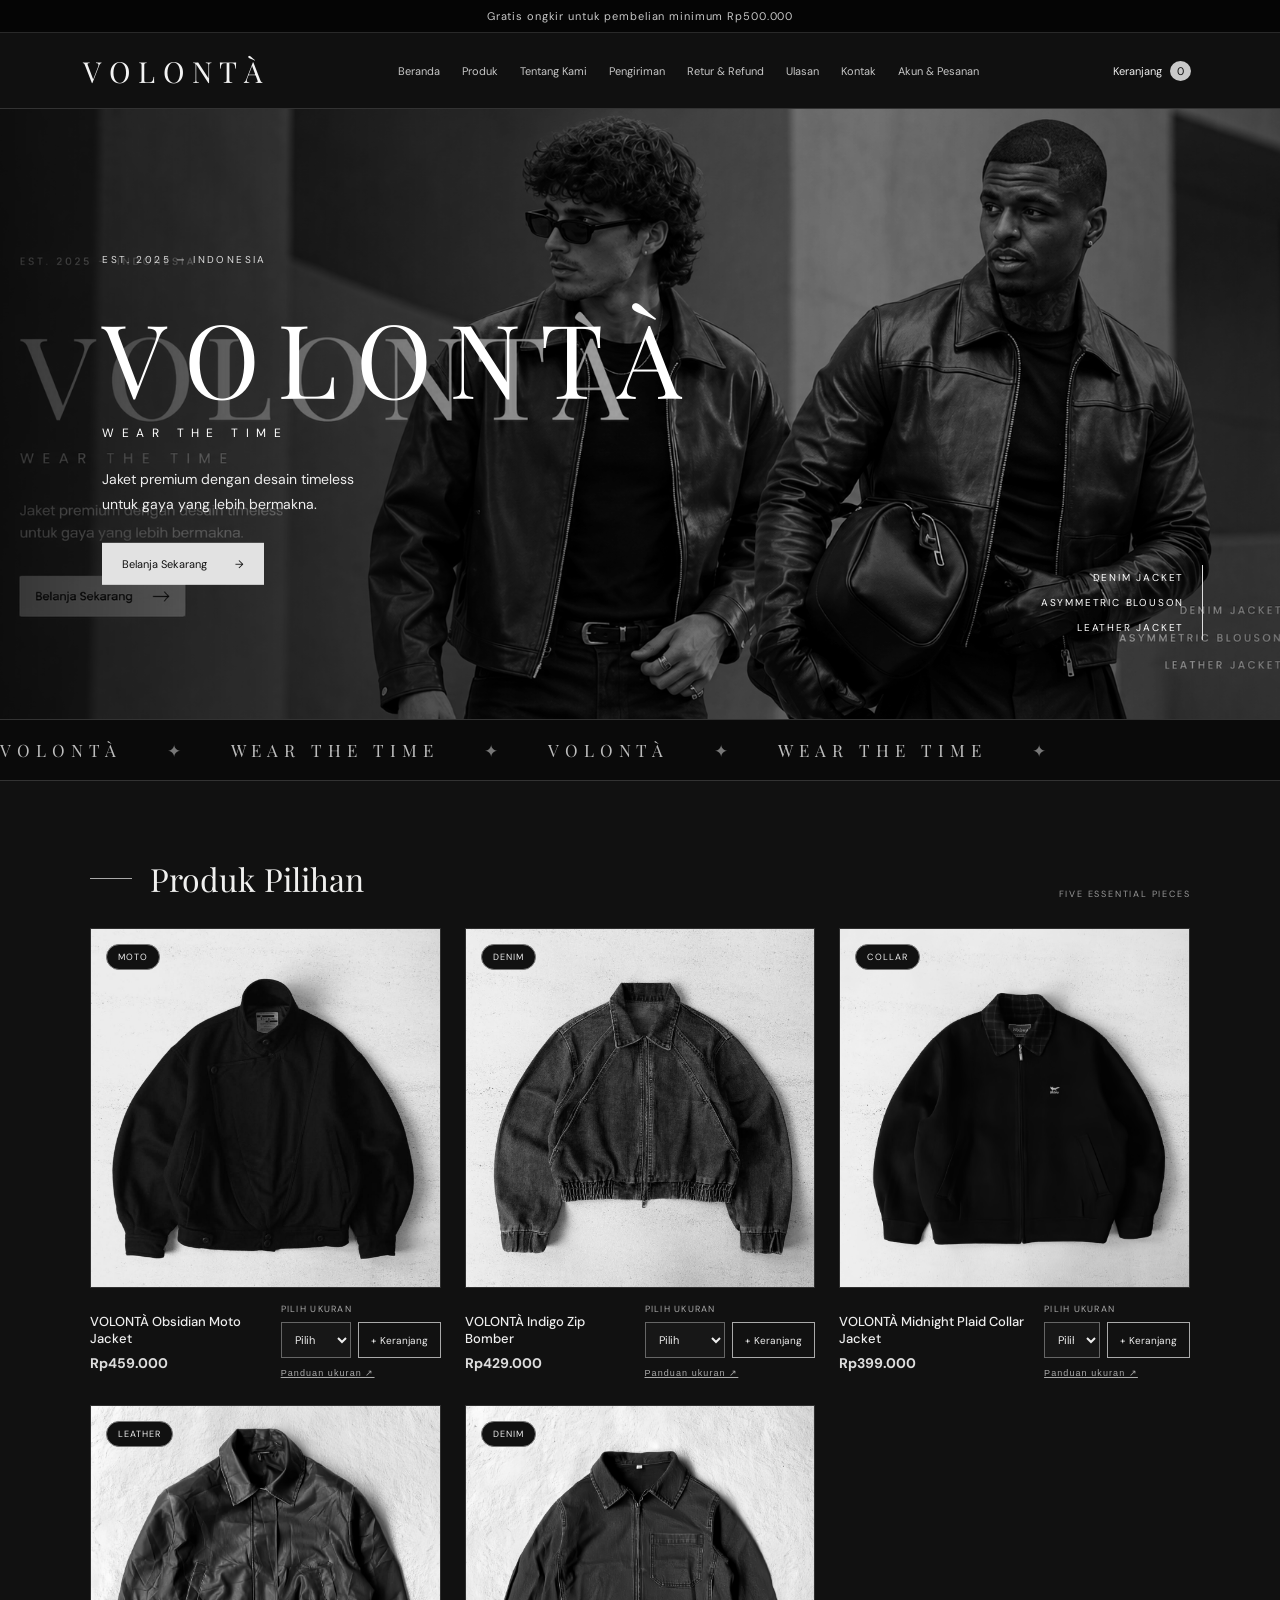
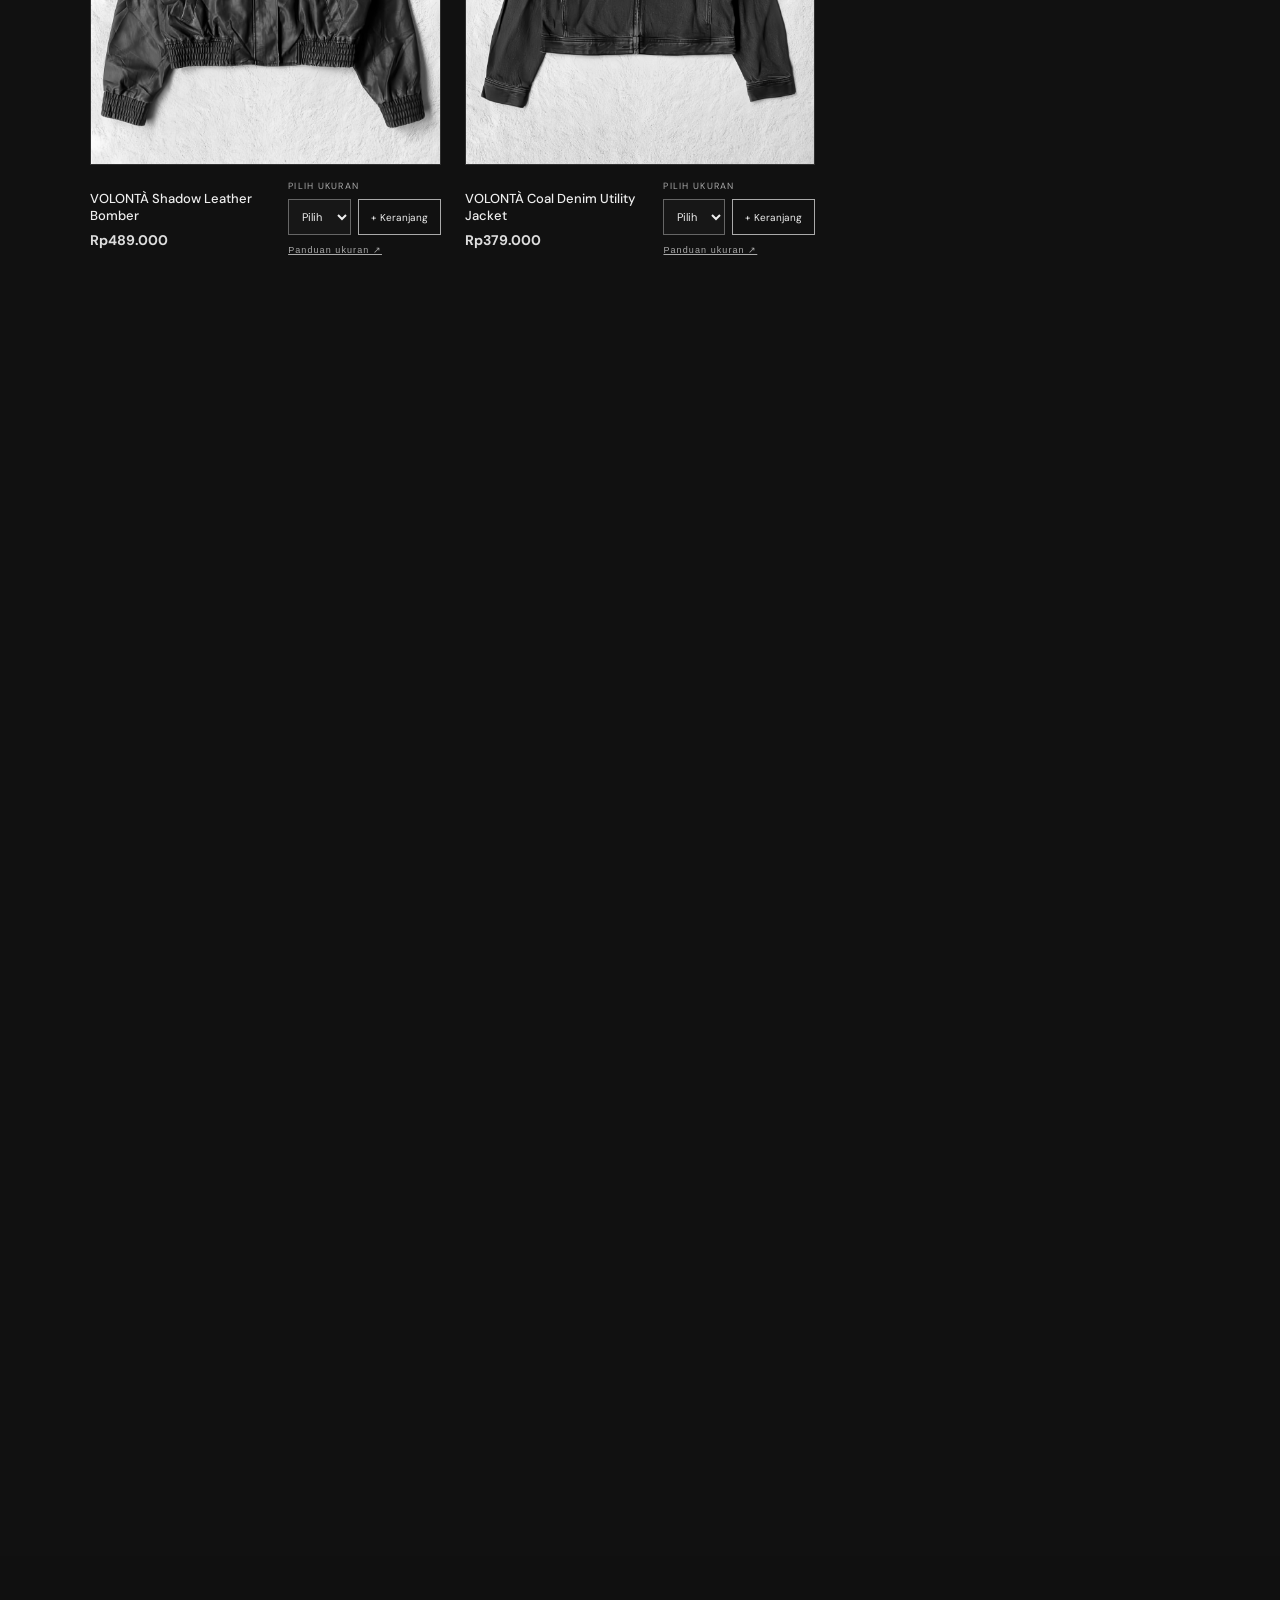
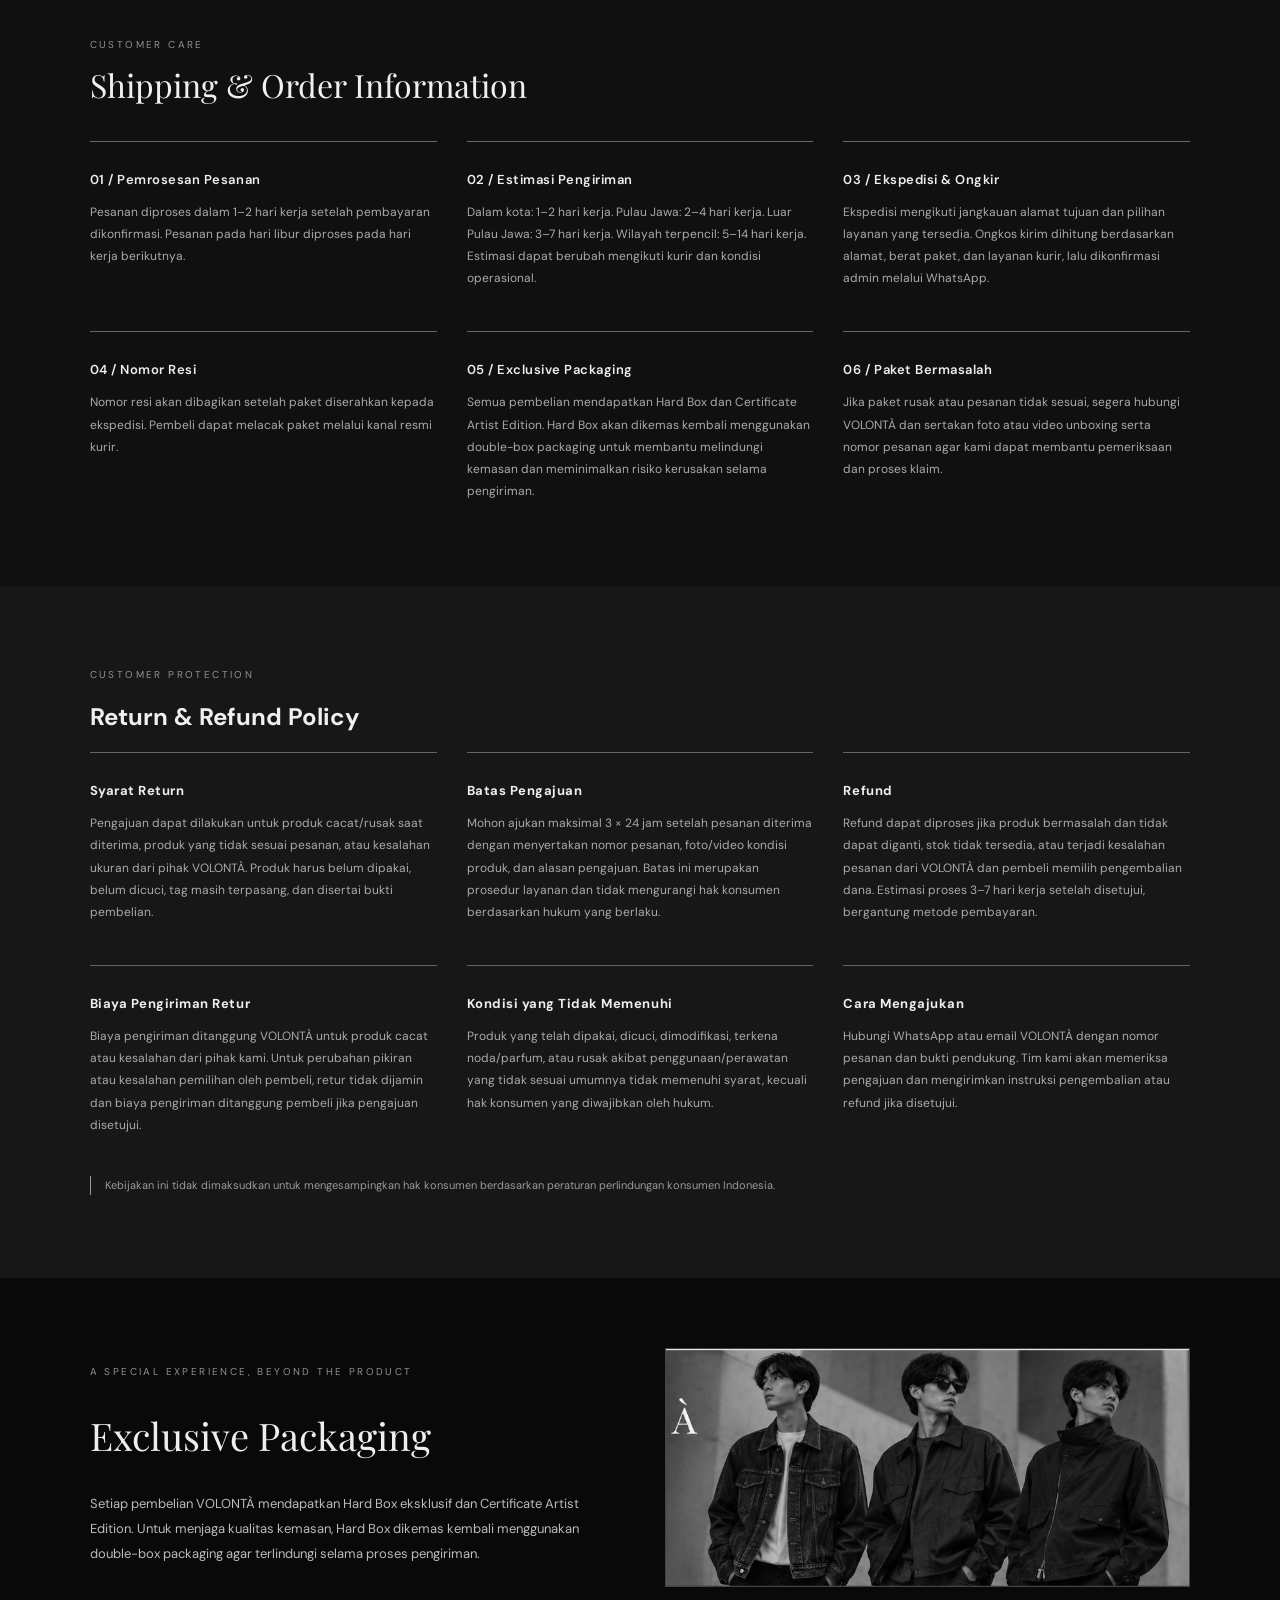
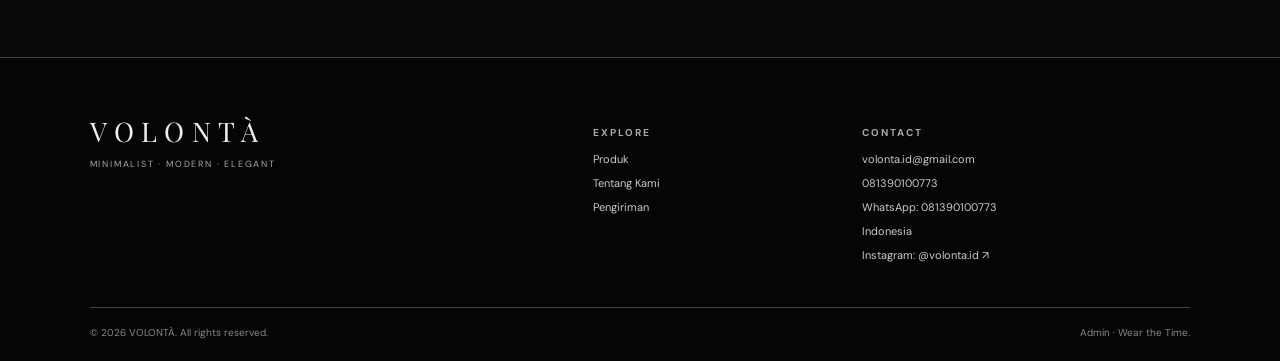
==== index.html @ 6201ecf2 "Remove retired jacket products" ====
<!DOCTYPE html>
<html lang="id">
<head>
  <meta charset="UTF-8">
  <meta name="viewport" content="width=device-width, initial-scale=1.0">
  <meta name="description" content="VOLONTÀ — jaket modern, minimalis, dan timeless.">
  <title>VOLONTÀ — Wear the Time</title>
  <link rel="preconnect" href="https://fonts.googleapis.com">
  <link rel="preconnect" href="https://fonts.gstatic.com" crossorigin>
  <link href="https://fonts.googleapis.com/css2?family=DM+Sans:wght@400;500;600;700&family=Playfair+Display:wght@400;500&display=swap" rel="stylesheet">
  <link rel="stylesheet" href="style.css">
</head>
<body>
  <div class="announcement">Gratis ongkir untuk pembelian minimum Rp500.000</div>
  <header class="site-header">
    <a class="wordmark" href="#home">VOLONTÀ</a>
    <button class="menu-toggle" aria-label="Buka navigasi" aria-expanded="false" aria-controls="main-navigation">☰</button>
    <nav class="main-nav" id="main-navigation">
      <a href="#home">Beranda</a><a href="#products">Produk</a><a href="#about">Tentang Kami</a>
      <a href="#shipping">Pengiriman</a><a href="#returns">Retur & Refund</a><a href="#reviews">Ulasan</a><a href="#contact">Kontak</a><a href="account.html">Akun & Pesanan</a>
    </nav>
    <button class="cart-trigger" aria-label="Buka keranjang">Keranjang <span id="cart-count">0</span></button>
  </header>

  <main>
    <section class="hero" id="home">
      <img class="hero-image" src="assets/editorial-home.png" alt="Model editorial mengenakan jaket VOLONTÀ di depan arsitektur beton">
      <div class="hero-shade"></div>
      <div class="hero-copy">
        <p class="eyebrow">EST. 2025 — INDONESIA</p>
        <h1>VOLONTÀ</h1>
        <p class="tagline">WEAR THE TIME</p>
        <p class="hero-description">Jaket premium dengan desain timeless<br>untuk gaya yang lebih bermakna.</p>
        <a class="light-button" href="#products">Belanja Sekarang <span>→</span></a>
      </div>
      <div class="hero-side">DENIM JACKET<br>ASYMMETRIC BLOUSON<br>LEATHER JACKET</div>
    </section>

    <div class="marquee" aria-label="Wear the Time"><div>VOLONTÀ <span>✦</span> WEAR THE TIME <span>✦</span> VOLONTÀ <span>✦</span> WEAR THE TIME <span>✦</span></div></div>
    <section class="section products-section" id="products">
      <div class="section-heading"><div><span class="heading-line"></span><h2>Produk Pilihan</h2></div><span class="muted">FIVE ESSENTIAL PIECES</span></div>
      <div class="product-grid">
        <article class="product-card">
          <div class="product-image-wrap"><img src="assets/obsidian-moto-jacket.jpg" alt="VOLONTÀ Obsidian Moto Jacket"><span class="category">MOTO</span></div>
          <div class="product-info"><div><h3>VOLONTÀ Obsidian Moto Jacket</h3><p class="price">Rp459.000</p></div><div class="product-actions"><label class="size-label" for="size-obsidian">PILIH UKURAN</label><select id="size-obsidian" class="size-select" aria-label="Ukuran Obsidian Moto Jacket"><option value="">Pilih</option><option value="S">S</option><option value="M">M</option><option value="L">L</option><option value="XL">XL</option></select><p class="size-error" data-size-error="obsidian" hidden>Pilih ukuran dulu agar bisa ditambahkan.</p><button class="add-button" data-product="obsidian">+ Keranjang</button><button type="button" class="size-guide-link" data-guide="obsidian">Panduan ukuran ↗</button></div></div>
        </article>
        <article class="product-card">
          <div class="product-image-wrap"><img src="assets/indigo-zip-bomber.jpg" alt="VOLONTÀ Indigo Zip Bomber"><span class="category">DENIM</span></div>
          <div class="product-info"><div><h3>VOLONTÀ Indigo Zip Bomber</h3><p class="price">Rp429.000</p></div><div class="product-actions"><label class="size-label" for="size-indigo">PILIH UKURAN</label><select id="size-indigo" class="size-select" aria-label="Ukuran Indigo Zip Bomber"><option value="">Pilih</option><option value="S">S</option><option value="M">M</option><option value="L">L</option><option value="XL">XL</option></select><p class="size-error" data-size-error="indigo" hidden>Pilih ukuran dulu agar bisa ditambahkan.</p><button class="add-button" data-product="indigo">+ Keranjang</button><button type="button" class="size-guide-link" data-guide="indigo">Panduan ukuran ↗</button></div></div>
        </article>
        <article class="product-card">
          <div class="product-image-wrap"><img src="assets/midnight-plaid-jacket.jpg" alt="VOLONTÀ Midnight Plaid Collar Jacket"><span class="category">COLLAR</span></div>
          <div class="product-info"><div><h3>VOLONTÀ Midnight Plaid Collar Jacket</h3><p class="price">Rp399.000</p></div><div class="product-actions"><label class="size-label" for="size-midnight">PILIH UKURAN</label><select id="size-midnight" class="size-select" aria-label="Ukuran Midnight Plaid Collar Jacket"><option value="">Pilih</option><option value="S">S</option><option value="M">M</option><option value="L">L</option><option value="XL">XL</option></select><p class="size-error" data-size-error="midnight" hidden>Pilih ukuran dulu agar bisa ditambahkan.</p><button class="add-button" data-product="midnight">+ Keranjang</button><button type="button" class="size-guide-link" data-guide="midnight">Panduan ukuran ↗</button></div></div>
        </article>
        <article class="product-card">
          <div class="product-image-wrap"><img src="assets/shadow-leather-bomber.jpg" alt="VOLONTÀ Shadow Leather Bomber"><span class="category">LEATHER</span></div>
          <div class="product-info"><div><h3>VOLONTÀ Shadow Leather Bomber</h3><p class="price">Rp489.000</p></div><div class="product-actions"><label class="size-label" for="size-shadow">PILIH UKURAN</label><select id="size-shadow" class="size-select" aria-label="Ukuran Shadow Leather Bomber"><option value="">Pilih</option><option value="S">S</option><option value="M">M</option><option value="L">L</option><option value="XL">XL</option></select><p class="size-error" data-size-error="shadow" hidden>Pilih ukuran dulu agar bisa ditambahkan.</p><button class="add-button" data-product="shadow">+ Keranjang</button><button type="button" class="size-guide-link" data-guide="shadow">Panduan ukuran ↗</button></div></div>
        </article>
        <article class="product-card">
          <div class="product-image-wrap"><img src="assets/coal-denim-utility.jpg" alt="VOLONTÀ Coal Denim Utility Jacket"><span class="category">DENIM</span></div>
          <div class="product-info"><div><h3>VOLONTÀ Coal Denim Utility Jacket</h3><p class="price">Rp379.000</p></div><div class="product-actions"><label class="size-label" for="size-coal">PILIH UKURAN</label><select id="size-coal" class="size-select" aria-label="Ukuran Coal Denim Utility Jacket"><option value="">Pilih</option><option value="S">S</option><option value="M">M</option><option value="L">L</option><option value="XL">XL</option></select><p class="size-error" data-size-error="coal" hidden>Pilih ukuran dulu agar bisa ditambahkan.</p><button class="add-button" data-product="coal">+ Keranjang</button><button type="button" class="size-guide-link" data-guide="coal">Panduan ukuran ↗</button></div></div>
        </article>
      </div>
    </section>

    <section class="trust-strip">
      <div><span>◇</span><p>Pembayaran aman<br>& terpercaya</p></div><div><span>↗</span><p>Pengiriman ke seluruh<br>Indonesia</p></div>
      <div><span>↺</span><p>Customer care<br>responsif</p></div><div><span>☆</span><p>Hard Box & Certificate<br>Artist Edition</p></div>
    </section>

    <section class="about-section" id="about">
      <div class="about-image"><img src="assets/editorial-about.jpg" alt="Potret editorial model VOLONTÀ"></div>
      <div class="about-copy"><p class="eyebrow">OUR PHILOSOPHY</p><h2>Lebih dari sekadar<br>apa yang dikenakan.</h2>
        <p>VOLONTÀ hadir dari keyakinan bahwa gaya personal tidak perlu berlebihan. Kami menghadirkan jaket dengan garis desain yang bersih, karakter yang kuat, dan estetika yang bertahan melampaui musim.</p>
        <p>Minimalist. Modern. Elegant.</p><a class="text-link" href="#contact">Kenali VOLONTÀ <span>→</span></a>
      </div>
    </section>

    <section class="reviews-section" id="reviews">
      <div class="reviews-layout">
        <div class="reviews-intro"><p class="eyebrow">FROM OUR COMMUNITY</p><h3>Worn, lived in,<br>and loved.</h3><p>Bagikan pengalamanmu dengan VOLONTÀ. Ulasan yang disetujui akan tampil untuk semua pengunjung.</p></div>
        <form class="review-form" id="review-form">
          
          <label for="review-name">Nama yang ditampilkan</label><input id="review-name" name="reviewerName" type="text" maxlength="60" placeholder="Nama" required>
          <label for="review-product">Produk yang diulas</label><select id="review-product" name="product" required><option value="">Pilih produk</option><option value="obsidian">Obsidian Moto Jacket</option><option value="indigo">Indigo Zip Bomber</option><option value="midnight">Midnight Plaid Collar Jacket</option><option value="shadow">Shadow Leather Bomber</option><option value="coal">Coal Denim Utility Jacket</option></select>
          <label for="review-rating">Penilaian</label><select id="review-rating" name="rating" required><option value="">Pilih rating</option><option value="5">★★★★★ — Sangat suka</option><option value="4">★★★★ — Suka</option><option value="3">★★★ — Cukup</option><option value="2">★★ — Kurang</option><option value="1">★ — Tidak puas</option></select>
          <label for="review-message">Ulasan</label><textarea id="review-message" name="message" rows="4" maxlength="1200" placeholder="Ceritakan pengalamanmu dengan produk ini" required></textarea>
          <button type="submit">KIRIM ULASAN</button><small>Nama dan ulasan akan langsung terlihat publik setelah dikirim.</small><p class="review-status" id="review-status" role="status" aria-live="polite"></p>
        </form>
      </div>
      <div class="reviews-list" id="reviews-list" aria-live="polite"><p class="reviews-empty">Memuat ulasan…</p></div>
    </section>
    <section class="info-section" id="shipping">
      <p class="eyebrow">CUSTOMER CARE</p><h2>Shipping & Order Information</h2>
      <div class="info-grid">
        <article><h3>01 / Pemrosesan Pesanan</h3><p>Pesanan diproses dalam 1–2 hari kerja setelah pembayaran dikonfirmasi. Pesanan pada hari libur diproses pada hari kerja berikutnya.</p></article>
        <article><h3>02 / Estimasi Pengiriman</h3><p>Dalam kota: 1–2 hari kerja. Pulau Jawa: 2–4 hari kerja. Luar Pulau Jawa: 3–7 hari kerja. Wilayah terpencil: 5–14 hari kerja. Estimasi dapat berubah mengikuti kurir dan kondisi operasional.</p></article>
        <article><h3>03 / Ekspedisi & Ongkir</h3><p>Ekspedisi mengikuti jangkauan alamat tujuan dan pilihan layanan yang tersedia. Ongkos kirim dihitung berdasarkan alamat, berat paket, dan layanan kurir, lalu dikonfirmasi admin melalui WhatsApp.</p></article>
        <article><h3>04 / Nomor Resi</h3><p>Nomor resi akan dibagikan setelah paket diserahkan kepada ekspedisi. Pembeli dapat melacak paket melalui kanal resmi kurir.</p></article>
        <article><h3>05 / Exclusive Packaging</h3><p>Semua pembelian mendapatkan Hard Box dan Certificate Artist Edition. Hard Box akan dikemas kembali menggunakan double-box packaging untuk membantu melindungi kemasan dan meminimalkan risiko kerusakan selama pengiriman.</p></article>
        <article><h3>06 / Paket Bermasalah</h3><p>Jika paket rusak atau pesanan tidak sesuai, segera hubungi VOLONTÀ dan sertakan foto atau video unboxing serta nomor pesanan agar kami dapat membantu pemeriksaan dan proses klaim.</p></article>
      </div>
    </section>
    <section class="policy-section" id="returns">
      <p class="eyebrow">CUSTOMER PROTECTION</p><h2>Return & Refund Policy</h2>
      <div class="policy-grid">
        <article><h3>Syarat Return</h3><p>Pengajuan dapat dilakukan untuk produk cacat/rusak saat diterima, produk yang tidak sesuai pesanan, atau kesalahan ukuran dari pihak VOLONTÀ. Produk harus belum dipakai, belum dicuci, tag masih terpasang, dan disertai bukti pembelian.</p></article>
        <article><h3>Batas Pengajuan</h3><p>Mohon ajukan maksimal 3 × 24 jam setelah pesanan diterima dengan menyertakan nomor pesanan, foto/video kondisi produk, dan alasan pengajuan. Batas ini merupakan prosedur layanan dan tidak mengurangi hak konsumen berdasarkan hukum yang berlaku.</p></article>
        <article><h3>Refund</h3><p>Refund dapat diproses jika produk bermasalah dan tidak dapat diganti, stok tidak tersedia, atau terjadi kesalahan pesanan dari VOLONTÀ dan pembeli memilih pengembalian dana. Estimasi proses 3–7 hari kerja setelah disetujui, bergantung metode pembayaran.</p></article>
        <article><h3>Biaya Pengiriman Retur</h3><p>Biaya pengiriman ditanggung VOLONTÀ untuk produk cacat atau kesalahan dari pihak kami. Untuk perubahan pikiran atau kesalahan pemilihan oleh pembeli, retur tidak dijamin dan biaya pengiriman ditanggung pembeli jika pengajuan disetujui.</p></article>
        <article><h3>Kondisi yang Tidak Memenuhi</h3><p>Produk yang telah dipakai, dicuci, dimodifikasi, terkena noda/parfum, atau rusak akibat penggunaan/perawatan yang tidak sesuai umumnya tidak memenuhi syarat, kecuali hak konsumen yang diwajibkan oleh hukum.</p></article>
        <article><h3>Cara Mengajukan</h3><p>Hubungi WhatsApp atau email VOLONTÀ dengan nomor pesanan dan bukti pendukung. Tim kami akan memeriksa pengajuan dan mengirimkan instruksi pengembalian atau refund jika disetujui.</p></article>
      </div>
      <p class="policy-note">Kebijakan ini tidak dimaksudkan untuk mengesampingkan hak konsumen berdasarkan peraturan perlindungan konsumen Indonesia.</p>
    </section>
    <section class="packaging-section">
      <div><p class="eyebrow">A SPECIAL EXPERIENCE, BEYOND THE PRODUCT</p><h2>Exclusive Packaging</h2><p>Setiap pembelian VOLONTÀ mendapatkan Hard Box eksklusif dan Certificate Artist Edition. Untuk menjaga kualitas kemasan, Hard Box dikemas kembali menggunakan double-box packaging agar terlindungi selama proses pengiriman.</p></div>
      <img src="assets/editorial-home.jpg" alt="Kemasan editorial VOLONTÀ" />
    </section>

  </main>

  <footer id="contact">
    <div class="footer-brand"><a class="wordmark" href="#home">VOLONTÀ</a><p>MINIMALIST · MODERN · ELEGANT</p></div>
    <div><h4>EXPLORE</h4><a href="#products">Produk</a><a href="#about">Tentang Kami</a><a href="#shipping">Pengiriman</a></div>
    <div><h4>CONTACT</h4><a href="mailto:volonta.id@gmail.com">volonta.id@gmail.com</a><a href="tel:+6281390100773">081390100773</a><a href="https://wa.me/6281390100773" target="_blank" rel="noopener">WhatsApp: 081390100773</a><p>Indonesia</p><a href="https://www.instagram.com/volonta.id/" target="_blank" rel="noopener noreferrer">Instagram: @volonta.id ↗</a></div>
    <div class="copyright">© 2026 VOLONTÀ. All rights reserved. <span><a href="admin.html">Admin</a> · Wear the Time.</span></div>
  </footer>

  <aside class="cart-panel" id="cart-panel" role="dialog" aria-modal="true" aria-labelledby="cart-title" aria-hidden="true" inert>
    <div class="cart-header"><h2 id="cart-title">Keranjang</h2><button id="close-cart" aria-label="Tutup keranjang">×</button></div>
    <div id="cart-items"><p class="empty-cart">Keranjang Anda masih kosong.</p></div>
    <div class="cart-bottom"><div class="cart-total"><span>Total</span><strong id="cart-total">Rp0</strong></div><div class="checkout-fields"><label for="buyer-name">Nama lengkap</label><input id="buyer-name" autocomplete="name" placeholder="Nama penerima"><label for="buyer-phone">Nomor HP</label><input id="buyer-phone" autocomplete="tel" placeholder="08xxxxxxxxxx"><label for="buyer-address">Alamat lengkap</label><textarea id="buyer-address" rows="3" autocomplete="street-address" placeholder="Jalan, kecamatan, kota, provinsi, kode pos"></textarea></div><button id="checkout" class="checkout-button">CHECKOUT VIA WHATSAPP</button><p id="checkout-message" class="checkout-message" role="status" aria-live="polite" hidden></p><small>Admin akan mengonfirmasi stok, ongkir, dan total pembayaran melalui WhatsApp.</small></div>
  </aside>
  <div class="overlay" id="overlay"></div>
  <div class="guide-modal" id="guide-modal" role="dialog" aria-modal="true" aria-labelledby="guide-title" aria-hidden="true" inert><div class="guide-card"><button class="guide-close" id="guide-close" aria-label="Tutup panduan ukuran">×</button><p class="eyebrow">VOLONTÀ FIT GUIDE</p><h2 id="guide-title">SIZE GUIDE</h2><p class="guide-subtitle">Angka ukuran pada panduan ini merupakan estimasi awal dan perlu dicocokkan dengan sampel fisik. TB/BB juga panduan awal; bentuk tubuh dan preferensi fit dapat memengaruhi pilihan.</p><div id="guide-table"></div><p class="guide-note">Cara ukur: lingkar dada diukur mengelilingi bagian dada terlebar; lebar bahu dari ujung bahu ke ujung bahu; panjang jaket dari titik bahu dekat leher ke ujung bawah jaket. Jika berada di antara dua ukuran, pertimbangkan ukuran lebih besar untuk fit lebih longgar.</p></div></div>
  <script src="supabase-config.js"></script>
  <script src="auth.js"></script>
  <script src="script.js?v=customer-orders-20261107"></script>
</body>
</html>
---- style.css ----
*{box-sizing:border-box} :root{--ink:#2B2B2B;--mid:#565656;--soft:#848484;--silver:#B3B3B3;--pale:#E0E0E0;--paper:#f6f6f4}html{scroll-behavior:smooth}body{margin:0;color:var(--ink);font-family:"DM Sans",sans-serif;background:var(--paper)}a{color:inherit;text-decoration:none}.announcement{background:#222;color:#eee;text-align:center;padding:9px 16px;font-size:11px;letter-spacing:.08em}.site-header{height:76px;padding:0 6.5%;display:flex;align-items:center;justify-content:space-between;background:#f8f8f6;position:sticky;top:0;z-index:10;border-bottom:1px solid #ddd}.wordmark{font-family:"Playfair Display",serif;font-size:29px;letter-spacing:.27em;white-space:nowrap}.main-nav{display:flex;gap:22px;font-size:11px}.main-nav a{padding:10px 0}.main-nav a:hover,.text-link:hover{border-bottom:1px solid}.cart-trigger,.menu-toggle{border:0;background:none;font:inherit;cursor:pointer}.cart-trigger{font-size:11px}.cart-trigger span{background:#222;color:white;border-radius:50%;padding:3px 7px;margin-left:5px}.menu-toggle{display:none}.hero{height:min(610px,65vw);min-height:440px;position:relative;overflow:hidden;background:#333}.hero-image{width:100%;height:100%;object-fit:cover;object-position:center 40%;position:absolute}.hero-shade{position:absolute;inset:0;background:linear-gradient(90deg,rgba(0,0,0,.68),rgba(0,0,0,.12) 65%,rgba(0,0,0,.24))}.hero-copy{position:absolute;left:8%;top:50%;transform:translateY(-50%);color:#fff}.eyebrow{font-size:10px;letter-spacing:.24em;color:var(--soft)}.hero .eyebrow{color:#ddd}.hero h1{font-family:"Playfair Display",serif;font-size:clamp(58px,8vw,112px);font-weight:400;letter-spacing:.18em;margin:22px 0 0}.tagline{letter-spacing:.62em;font-size:12px;margin:0 0 26px}.hero-description{font-size:14px;line-height:1.8;color:#eee;margin-bottom:26px}.light-button{display:inline-flex;gap:28px;align-items:center;background:#f4f4f2;color:#222;padding:14px 20px;font-size:11px}.hero-side{position:absolute;right:6%;bottom:13%;color:#fff;font-size:10px;line-height:2.5;letter-spacing:.18em;text-align:right;border-right:1px solid #ddd;padding-right:18px}.section{padding:76px 7%}.section-heading{display:flex;align-items:end;justify-content:space-between;margin-bottom:28px}.section-heading>div{display:flex;align-items:center;gap:18px}.heading-line{width:42px;height:1px;background:#333}.section-heading h2,.info-section h2{font-family:"Playfair Display",serif;font-size:32px;font-weight:400;margin:0}.muted{font-size:9px;letter-spacing:.2em;color:#888}.product-grid{display:grid;grid-template-columns:repeat(3,minmax(0,1fr));gap:24px}.product-card{min-width:0}.product-image-wrap{height:360px;position:relative;background:#ddd;overflow:hidden}.product-image-wrap img{width:100%;height:100%;object-fit:cover;transition:transform .5s}.product-card:hover img{transform:scale(1.035)}.category{position:absolute;top:15px;left:15px;background:#282828;color:white;padding:6px 11px;border-radius:20px;font-size:9px;letter-spacing:.12em}.product-info{display:flex;justify-content:space-between;gap:10px;align-items:center;padding-top:15px}.product-info h3{font-size:13px;font-weight:500;margin:0 0 7px}.price{font-size:14px;font-weight:700;margin:0}.add-button{border:1px solid #333;background:transparent;padding:10px 12px;font:inherit;font-size:10px;white-space:nowrap;cursor:pointer}.add-button:hover{background:#222;color:#fff}.trust-strip{display:grid;grid-template-columns:repeat(4,1fr);background:#e9e9e7;padding:26px 7%;gap:15px}.trust-strip>div{display:flex;align-items:center;justify-content:center;gap:13px;border-right:1px solid #c7c7c7}.trust-strip>div:last-child{border:0}.trust-strip span{font-size:27px}.trust-strip p{font-size:10px;line-height:1.6;margin:0}.about-section{display:grid;grid-template-columns:1fr 1fr;background:#222;color:#f5f5f3;min-height:470px}.about-image{min-height:430px}.about-image img{width:100%;height:100%;object-fit:cover;filter:grayscale(100%)}.about-copy{padding:70px 12%;align-self:center}.about-copy .eyebrow{color:#aaa}.about-copy h2{font-family:"Playfair Display",serif;font-size:clamp(32px,4vw,52px);font-weight:400;line-height:1.2;margin:20px 0}.about-copy p:not(.eyebrow){font-size:13px;line-height:1.9;color:#ccc}.text-link{display:inline-block;margin-top:15px;padding-bottom:7px;font-size:11px;letter-spacing:.08em}.info-section{padding:75px 7%}.info-section h2{margin:12px 0 35px}.info-grid{display:grid;grid-template-columns:repeat(4,1fr);gap:28px}.info-grid article{border-top:1px solid #999;padding-top:17px}.info-grid h3{font-size:14px;font-weight:600}.info-grid p{font-size:12px;color:#666;line-height:1.85}footer{background:#202020;color:#eee;padding:55px 7% 22px;display:grid;grid-template-columns:2fr 1fr 1.4fr;gap:35px}footer .wordmark{font-size:27px}footer .footer-brand p{font-size:9px;letter-spacing:.2em;color:#aaa}footer h4{font-size:10px;letter-spacing:.2em;color:#aaa}footer>div:not(.copyright):not(.footer-brand) a,footer>div:not(.copyright):not(.footer-brand) p{display:block;font-size:11px;color:#ddd;margin:10px 0}.copyright{grid-column:1/-1;border-top:1px solid #555;padding-top:18px;font-size:10px;color:#aaa;display:flex;justify-content:space-between}.cart-panel{position:fixed;z-index:30;right:0;top:0;height:100%;width:min(430px,100%);background:#f8f8f6;padding:25px;transform:translateX(105%);transition:transform .3s;display:flex;flex-direction:column}.cart-panel.open{transform:translateX(0)}.cart-header{display:flex;justify-content:space-between;align-items:center;border-bottom:1px solid #ccc}.cart-header h2{font-family:"Playfair Display",serif;font-weight:400}.cart-header button{border:0;background:none;font-size:30px;cursor:pointer}.overlay{position:fixed;inset:0;background:#0008;z-index:20;display:none}.overlay.show{display:block}#cart-items{flex:1;overflow:auto}.empty-cart{font-size:13px;color:#777;margin-top:30px}.cart-row{display:flex;justify-content:space-between;gap:15px;padding:18px 0;border-bottom:1px solid #ddd;font-size:12px}.cart-row button{border:0;background:none;text-decoration:underline;cursor:pointer}.cart-bottom{border-top:1px solid #ccc;padding-top:18px}.cart-total{display:flex;justify-content:space-between;margin-bottom:16px}.checkout-button{width:100%;border:0;background:#222;color:#fff;padding:15px;cursor:pointer;font:inherit;font-size:11px}.cart-bottom small{display:block;color:#777;font-size:10px;line-height:1.6;margin-top:10px}
@media(max-width:900px){.main-nav{gap:11px;font-size:10px}.site-header{padding:0 4%}.product-image-wrap{height:290px}.section{padding:60px 5%}.info-grid{grid-template-columns:repeat(2,1fr)}}
@media(max-width:680px){.site-header{height:65px}.wordmark{font-size:24px}.menu-toggle{display:block;order:3;font-size:20px}.cart-trigger{margin-left:auto;margin-right:18px}.main-nav{display:none;position:absolute;top:65px;left:0;right:0;background:#f8f8f6;padding:18px 7%;flex-direction:column;gap:7px;border-bottom:1px solid #ddd}.main-nav.open{display:flex}.hero{height:570px;min-height:0}.hero-image{object-position:58% center}.hero-copy{left:7%;right:5%;top:52%}.hero h1{font-size:58px;letter-spacing:.12em}.hero-side{display:none}.section{padding:52px 6%}.section-heading h2,.info-section h2{font-size:27px}.muted{display:none}.product-grid{grid-template-columns:1fr;gap:34px}.product-image-wrap{height:390px}.product-info h3{font-size:13px}.trust-strip{grid-template-columns:repeat(2,1fr);padding:22px 5%;gap:18px}.trust-strip>div{justify-content:flex-start;border:0}.about-section{grid-template-columns:1fr}.about-image{height:300px;min-height:0}.about-copy{padding:45px 8%}.info-section{padding:55px 6%}.info-grid{grid-template-columns:1fr;gap:12px}footer{grid-template-columns:1fr 1fr;padding:42px 7% 20px;gap:25px}.footer-brand{grid-column:1/-1}.copyright{font-size:9px;gap:15px;flex-wrap:wrap}.product-image-wrap img{object-position:center}}
/* VOLONTA Dark Luxury refresh */
:root{--ink:#f0f0ef;--mid:#b3b3b3;--soft:#929292;--silver:#bdbdbd;--pale:#e0e0e0;--paper:#111;--black:#090909}
body{background:#111;color:#eee} .announcement{background:#050505;color:#c8c8c8;border-bottom:1px solid #292929}
.site-header{background:#101010;color:#eee;border-bottom:1px solid #333}.wordmark{color:#f3f3f3;font-family:"Playfair Display",serif;letter-spacing:.27em}
.main-nav a{color:#c7c7c7;transition:color .25s,border-color .25s}.main-nav a:hover{color:#fff;border-bottom:1px solid #aaa}
.cart-trigger{color:#eee}.cart-trigger span{background:#c9c9c9;color:#111}.menu-toggle{color:#eee}
.hero{background:#090909}.hero-image{filter:grayscale(100%);animation:heroReveal 1.2s ease both}.hero-shade{background:linear-gradient(90deg,rgba(0,0,0,.78),rgba(0,0,0,.2) 68%,rgba(0,0,0,.48))}.hero h1{font-family:"Playfair Display",serif}.light-button{background:#e2e2e2;color:#111;transition:all .3s}.light-button:hover{background:#aaa;transform:translateY(-2px)}
.section{background:#111}.section-heading h2,.info-section h2,.policy-section h2{color:#f0f0ef}.heading-line{background:#aaa}.muted{color:#999}
.product-image-wrap{background:#202020;border:1px solid #303030}.product-image-wrap img{filter:grayscale(100%);transition:transform .7s cubic-bezier(.2,.7,.2,1),filter .5s}.product-card:hover img{transform:scale(1.045);filter:grayscale(45%)}.category{background:#111;border:1px solid #777;color:#eee}.product-info h3{color:#eee}.price{color:#ddd}.product-actions{display:grid;grid-template-columns:1fr 1fr;gap:7px;min-width:132px}.size-label{grid-column:1/-1;font-size:9px;letter-spacing:.14em;color:#aaa}.size-select{min-width:0;background:#171717;color:#eee;border:1px solid #666;padding:9px;font:inherit;font-size:11px}.add-button{border-color:#aaa;color:#eee;transition:all .25s}.add-button:hover{background:#e0e0e0;color:#111;border-color:#e0e0e0}.size-guide-link{grid-column:1/-1;border:0;background:none;color:#aaa;text-align:left;padding:3px 0;font-size:9px;letter-spacing:.12em;text-decoration:underline;cursor:pointer}
.trust-strip{background:#191919;border-top:1px solid #333;border-bottom:1px solid #333}.trust-strip>div{border-color:#444}.trust-strip span{color:#bbb}.trust-strip p{color:#ddd}
.about-section{background:#090909}.about-image img{filter:grayscale(100%)}.about-copy h2{color:#eee}.about-copy p:not(.eyebrow){color:#bbb}.text-link{color:#eee}
.reviews-section{padding:75px 7%;background:#151515}.reviews-layout{display:grid;grid-template-columns:1fr 1fr;gap:50px;align-items:start}.reviews-intro h3{font-family:"Playfair Display",serif;font-weight:400;font-size:34px;line-height:1.25}.reviews-intro p:not(.eyebrow){color:#aaa;font-size:13px;line-height:1.8;max-width:390px}.review-form{display:grid;gap:9px}.review-form label,.checkout-fields label{font-size:10px;letter-spacing:.12em;color:#bbb}.review-form input,.review-form select,.review-form textarea,.checkout-fields input,.checkout-fields textarea{width:100%;background:#202020;border:1px solid #555;color:#eee;padding:12px;font:inherit;font-size:12px;border-radius:0}.review-form button{background:#dedede;color:#111;border:0;padding:13px;cursor:pointer;font:inherit;font-size:11px;letter-spacing:.1em;transition:background .2s}.review-form button:hover{background:#aaa}.review-form small{font-size:10px;line-height:1.6;color:#888}.reviews-list{display:grid;grid-template-columns:repeat(2,minmax(0,1fr));gap:14px;margin-top:35px}.review-card{padding:18px;border:1px solid #444;background:#101010}.review-card strong,.review-card span{display:block;font-size:11px;margin-top:7px}.review-card span{color:#999}.review-card p{font-size:12px;line-height:1.7;color:#ccc}.review-stars{color:#c9c9c9;letter-spacing:.12em}.reviews-empty{color:#999;font-size:12px}
.info-section,.policy-section{padding:72px 7%;background:#101010}.info-grid,.policy-grid{display:grid;grid-template-columns:repeat(3,1fr);gap:30px}.info-grid article,.policy-grid article{border-top:1px solid #666;padding-top:16px}.info-grid h3,.policy-grid h3{color:#eee;font-size:13px;letter-spacing:.04em}.info-grid p,.policy-grid p{font-size:12px;color:#aaa;line-height:1.85}.policy-section{background:#171717}.policy-note{font-size:11px;color:#999;line-height:1.7;margin-top:28px;border-left:1px solid #999;padding-left:14px}
.packaging-section{display:grid;grid-template-columns:1fr 1fr;gap:50px;align-items:center;padding:70px 7%;background:#090909}.packaging-section h2{font-family:"Playfair Display",serif;font-weight:400;font-size:38px}.packaging-section p:not(.eyebrow){font-size:13px;line-height:1.9;color:#bbb}.packaging-section img{width:100%;max-height:340px;object-fit:cover;filter:grayscale(100%);border:1px solid #444}
footer{background:#050505;border-top:1px solid #444}footer .wordmark{color:#eee}footer a{transition:color .2s}footer a:hover{color:#fff!important;text-decoration:underline}footer h4{color:#aaa}footer>div:not(.copyright):not(.footer-brand) a,footer>div:not(.copyright):not(.footer-brand) p{color:#ccc}.copyright{border-color:#444;color:#888}
.cart-panel{background:#111;color:#eee;border-left:1px solid #555}.cart-header{border-color:#555}.cart-row{border-color:#444}.cart-row button{color:#bbb}.empty-cart{color:#999}.cart-bottom{border-color:#555}.checkout-button{background:#ddd;color:#111;letter-spacing:.1em;font-weight:600;transition:background .2s}.checkout-button:hover{background:#aaa}.cart-bottom small{color:#999}.checkout-fields{display:grid;gap:8px;margin:12px 0 16px}.checkout-fields input,.checkout-fields textarea{margin-bottom:6px}.overlay{background:#000b}
.guide-modal{display:none;position:fixed;inset:0;z-index:50;background:#000c;align-items:center;justify-content:center;padding:18px}.guide-modal.open{display:flex}.guide-card{position:relative;width:min(920px,100%);max-height:90vh;overflow:auto;background:#111;border:1px solid #777;padding:30px;color:#eee}.guide-close{position:absolute;right:18px;top:12px;background:none;border:0;color:#eee;font-size:30px;cursor:pointer}.guide-card h2{font-family:"Playfair Display",serif;font-weight:400;letter-spacing:.08em}.guide-subtitle,.guide-note{font-size:11px;line-height:1.8;color:#aaa}.table-scroll{overflow-x:auto}table{width:100%;border-collapse:collapse;margin:20px 0;font-size:11px;min-width:650px}th,td{padding:13px 10px;text-align:left;border-bottom:1px solid #444}th{color:#ccc;font-weight:500;letter-spacing:.08em;background:#1b1b1b}td{color:#eee}
.reveal{opacity:0;transform:translateY(22px);transition:opacity .8s ease,transform .8s ease}.reveal.is-visible{opacity:1;transform:translateY(0)}.hero-copy>*{animation:copyReveal .8s ease both}.hero-copy>*:nth-child(2){animation-delay:.12s}.hero-copy>*:nth-child(3){animation-delay:.22s}.hero-copy>*:nth-child(4){animation-delay:.32s}.hero-copy>*:nth-child(5){animation-delay:.42s}
@keyframes copyReveal{from{opacity:0;transform:translateY(16px)}to{opacity:1;transform:translateY(0)}}@keyframes heroReveal{from{opacity:.5;transform:scale(1.035)}to{opacity:1;transform:scale(1)}}
@media(max-width:900px){.reviews-section,.info-section,.policy-section{padding-left:5%;padding-right:5%}.info-grid,.policy-grid{grid-template-columns:repeat(2,1fr)}}
@media(max-width:680px){.main-nav{background:#101010;border-color:#444}.main-nav a{color:#eee}.hero{height:570px}.hero h1{font-size:53px}.product-grid{grid-template-columns:1fr}.product-image-wrap{height:390px}.product-info{align-items:flex-start}.product-actions{min-width:145px}.reviews-section{padding:55px 6%}.reviews-layout{grid-template-columns:1fr;gap:22px}.reviews-intro h3{font-size:29px}.reviews-list{grid-template-columns:1fr}.info-grid,.policy-grid{grid-template-columns:1fr}.info-section,.policy-section{padding:55px 6%}.packaging-section{grid-template-columns:1fr;gap:25px;padding:55px 6%}.packaging-section h2{font-size:32px}.guide-card{padding:24px 16px}.guide-card h2{font-size:20px}.cart-panel{padding:20px}}
@media(prefers-reduced-motion:reduce){*,*::before,*::after{scroll-behavior:auto!important;animation-duration:.01ms!important;transition-duration:.01ms!important}.reveal{opacity:1;transform:none}}
.marquee{overflow:hidden;white-space:nowrap;background:#0a0a0a;border-top:1px solid #333;border-bottom:1px solid #333;padding:19px 0;color:#bdbdbd;font-family:"Playfair Display",serif;font-size:17px;letter-spacing:.35em}.marquee div{display:inline-block;min-width:200%;animation:marqueeMove 28s linear infinite}.marquee span{padding:0 35px;color:#777}@keyframes marqueeMove{from{transform:translateX(0)}to{transform:translateX(-50%)}}

.size-error{grid-column:1/-1;margin:0;color:#e0a3a3;font-size:10px;line-height:1.4}.size-error[hidden]{display:none}

.review-status{margin:3px 0 0;font-size:11px;line-height:1.6;color:#aaa}.review-status.error{color:#e69a9a}.review-status.success{color:#b7d9bc}.review-form button:disabled{opacity:.6;cursor:wait}.reviews-empty{grid-column:1/-1}
.checkout-message{margin:9px 0 0;padding:10px 12px;border:1px solid #a95b50;background:#2a1715;color:#f0b8b0;font-size:11px;line-height:1.6}.checkout-message[hidden]{display:none}
:focus-visible{outline:2px solid #e0e0e0;outline-offset:3px}.main-nav a:focus-visible,.text-link:focus-visible,footer a:focus-visible{outline-color:#999}.guide-modal{cursor:pointer}.guide-card{cursor:auto}
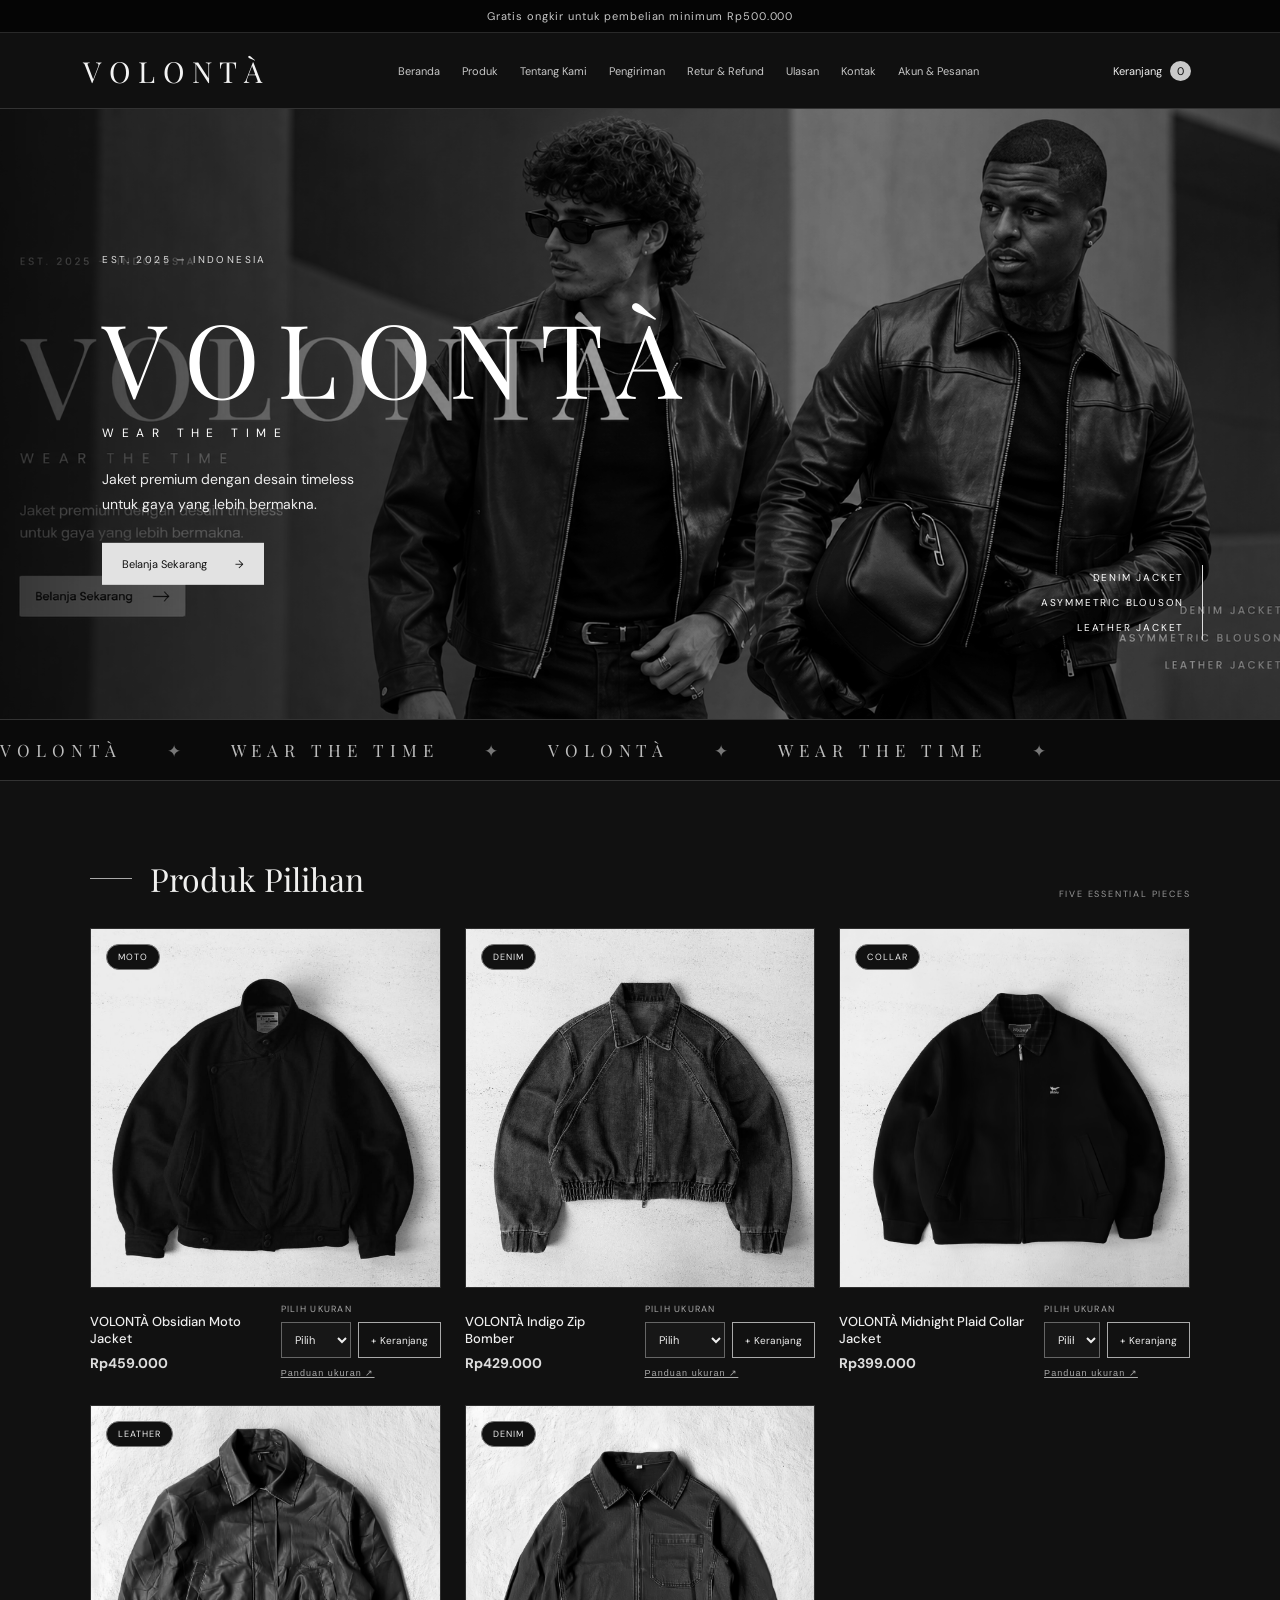
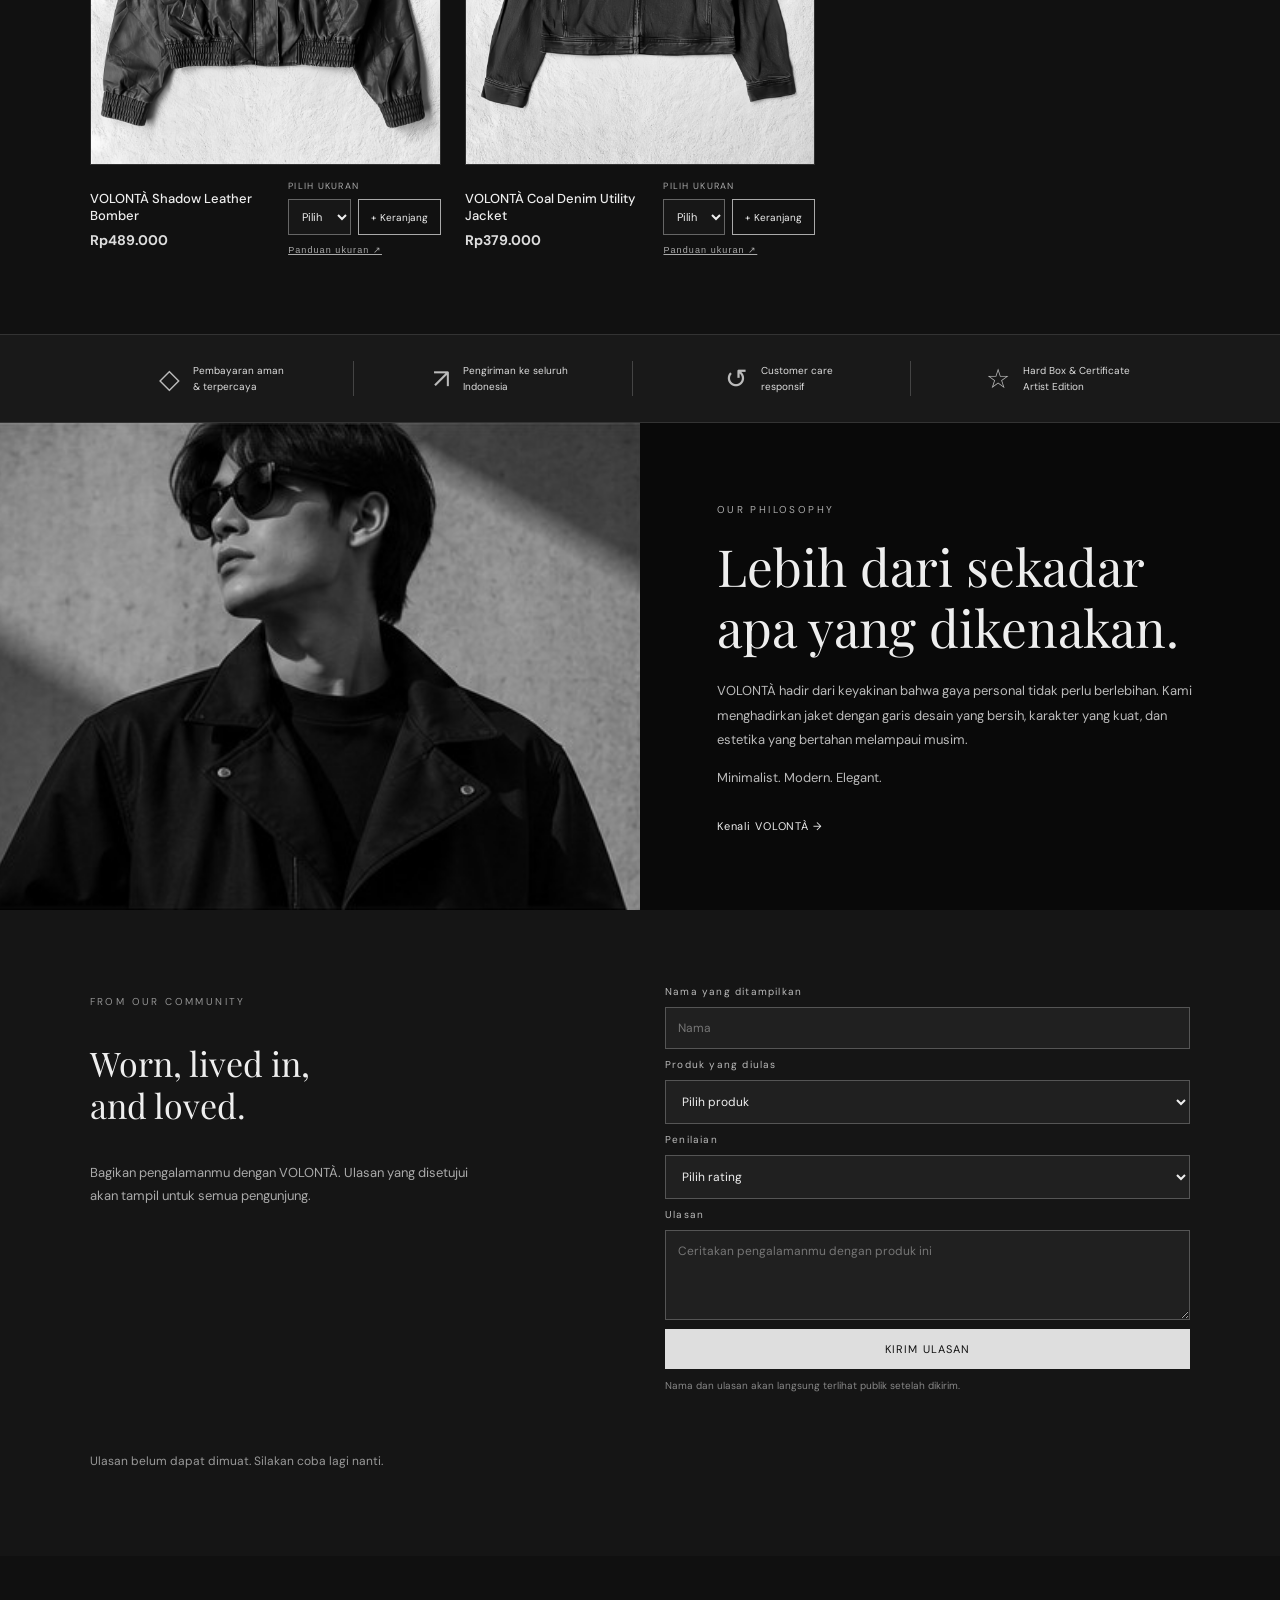
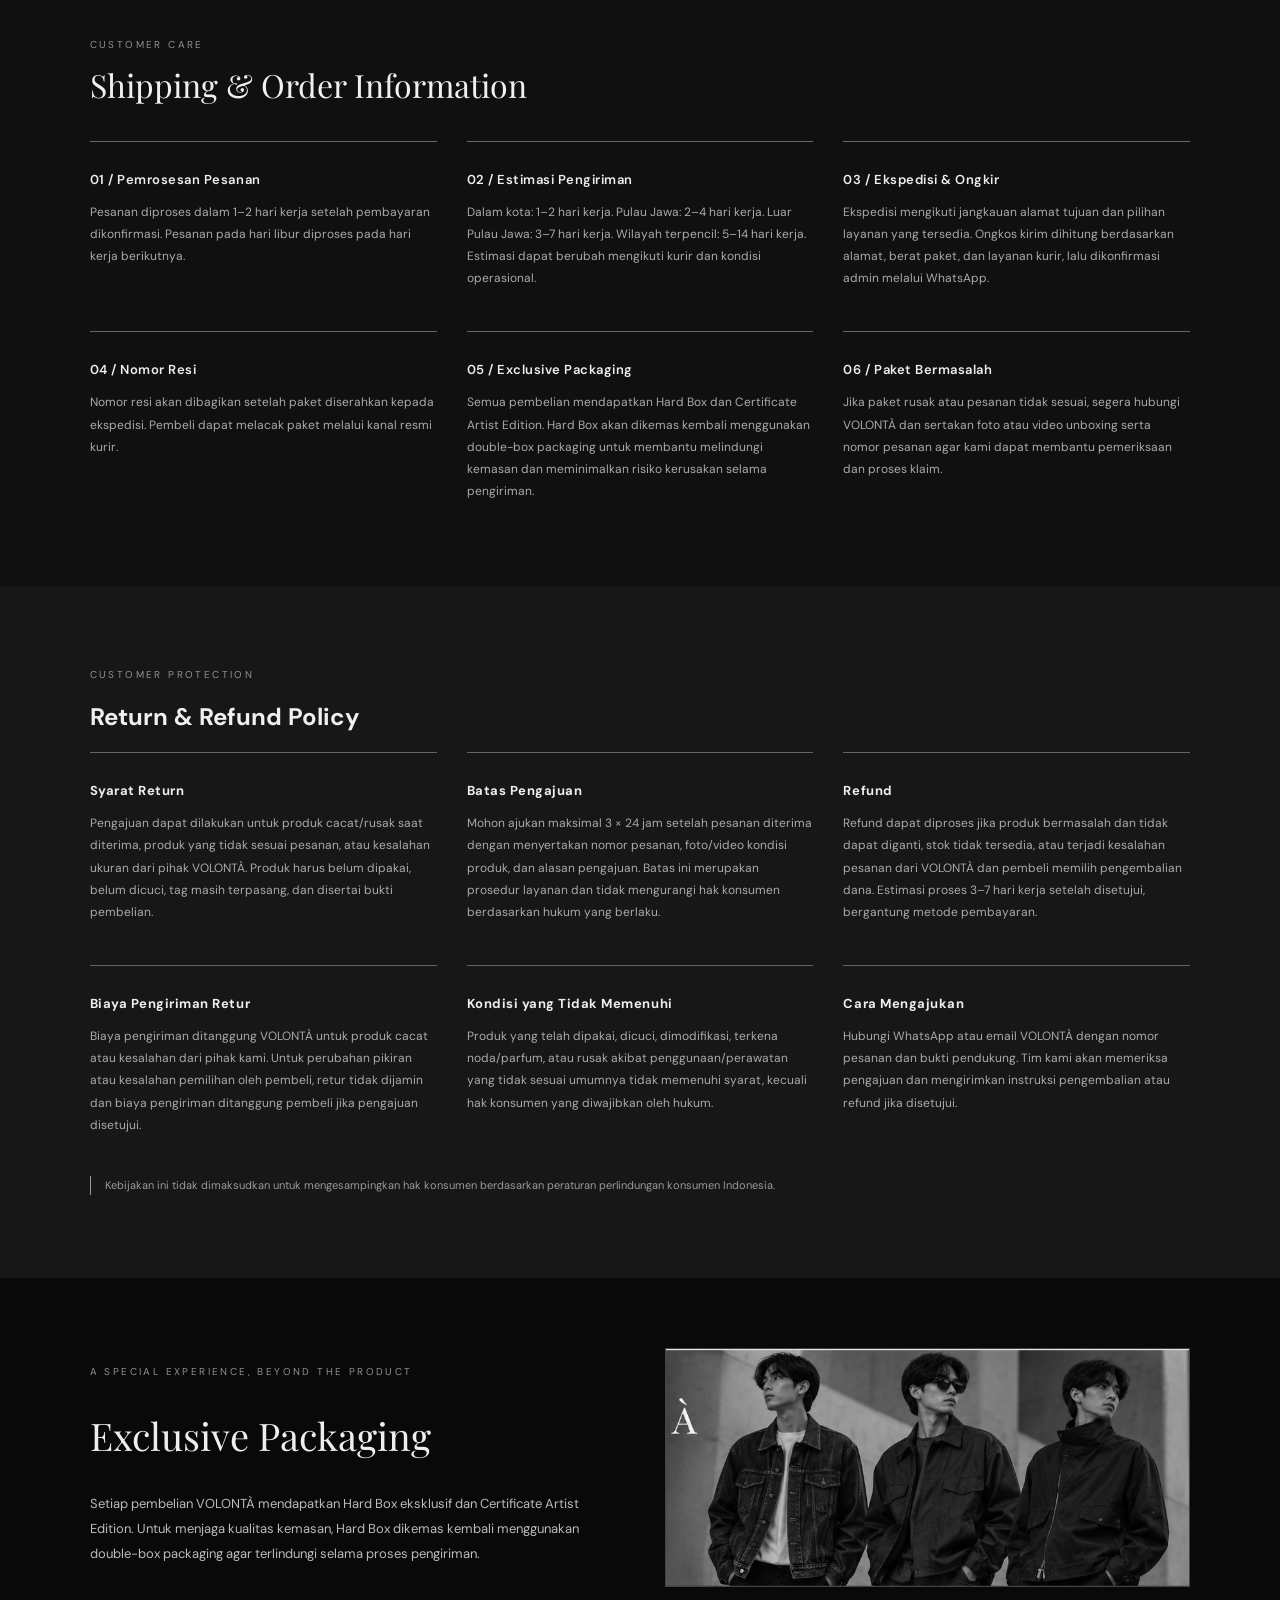
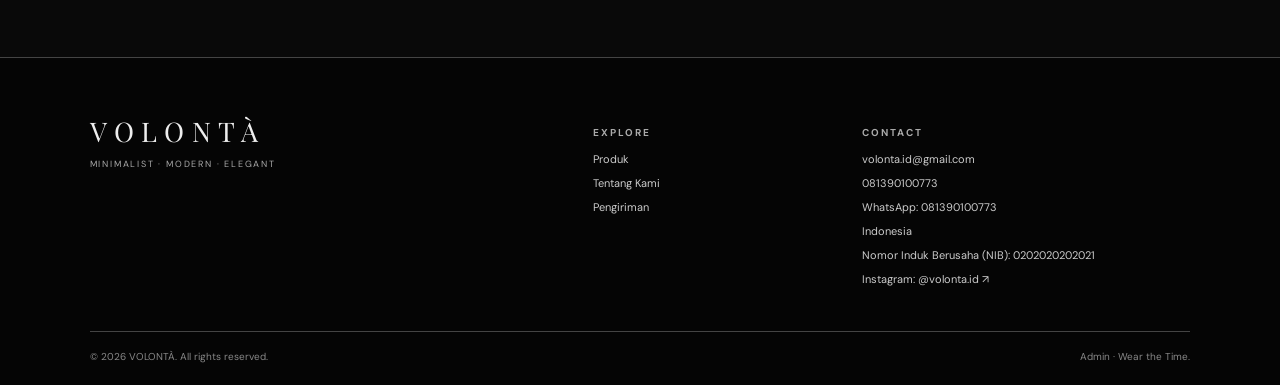
==== commit 943af9a1: "Add business registration number to footer" ====
--- a/index.html
+++ b/index.html
@@ -123,7 +123,7 @@
   <footer id="contact">
     <div class="footer-brand"><a class="wordmark" href="#home">VOLONTÀ</a><p>MINIMALIST · MODERN · ELEGANT</p></div>
     <div><h4>EXPLORE</h4><a href="#products">Produk</a><a href="#about">Tentang Kami</a><a href="#shipping">Pengiriman</a></div>
-    <div><h4>CONTACT</h4><a href="mailto:volonta.id@gmail.com">volonta.id@gmail.com</a><a href="tel:+6281390100773">081390100773</a><a href="https://wa.me/6281390100773" target="_blank" rel="noopener">WhatsApp: 081390100773</a><p>Indonesia</p><a href="https://www.instagram.com/volonta.id/" target="_blank" rel="noopener noreferrer">Instagram: @volonta.id ↗</a></div>
+    <div><h4>CONTACT</h4><a href="mailto:volonta.id@gmail.com">volonta.id@gmail.com</a><a href="tel:+6281390100773">081390100773</a><a href="https://wa.me/6281390100773" target="_blank" rel="noopener">WhatsApp: 081390100773</a><p>Indonesia</p><p>Nomor Induk Berusaha (NIB): 0202020202021</p><a href="https://www.instagram.com/volonta.id/" target="_blank" rel="noopener noreferrer">Instagram: @volonta.id ↗</a></div>
     <div class="copyright">© 2026 VOLONTÀ. All rights reserved. <span><a href="admin.html">Admin</a> · Wear the Time.</span></div>
   </footer>
 
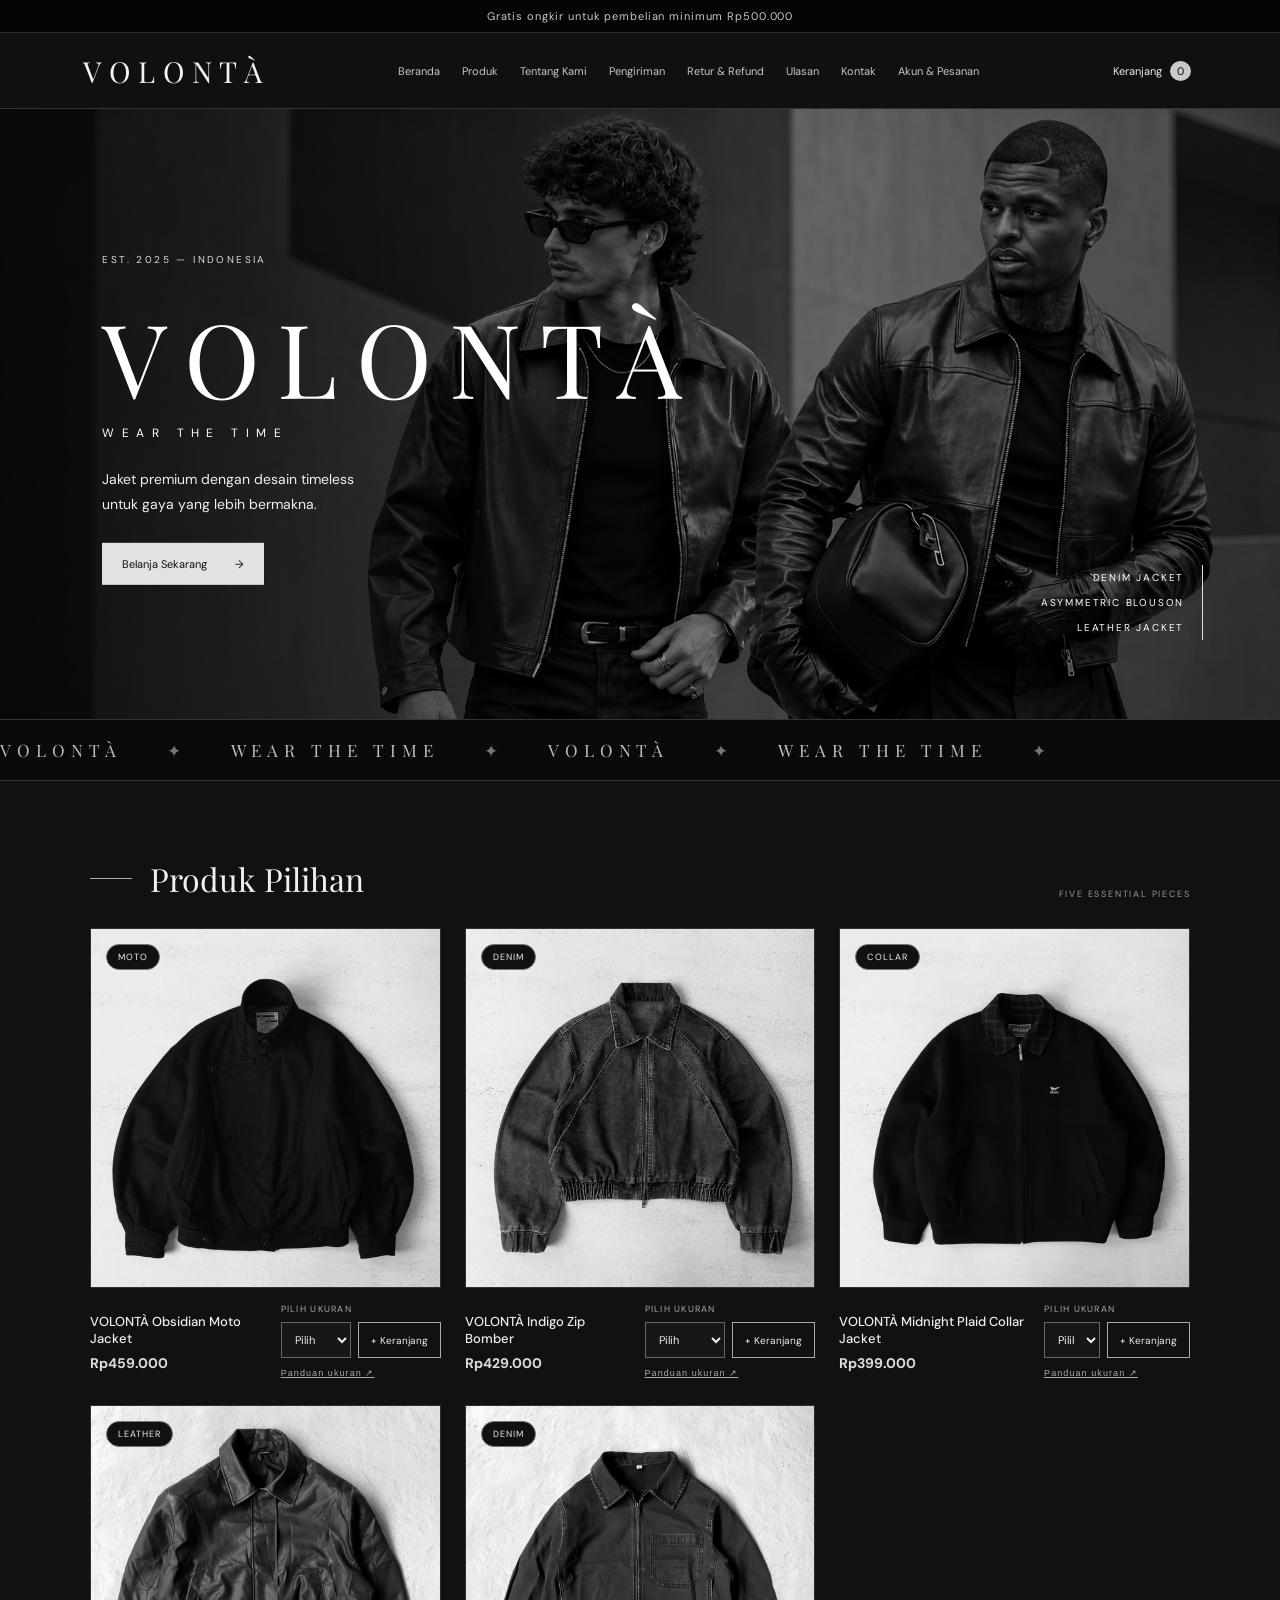
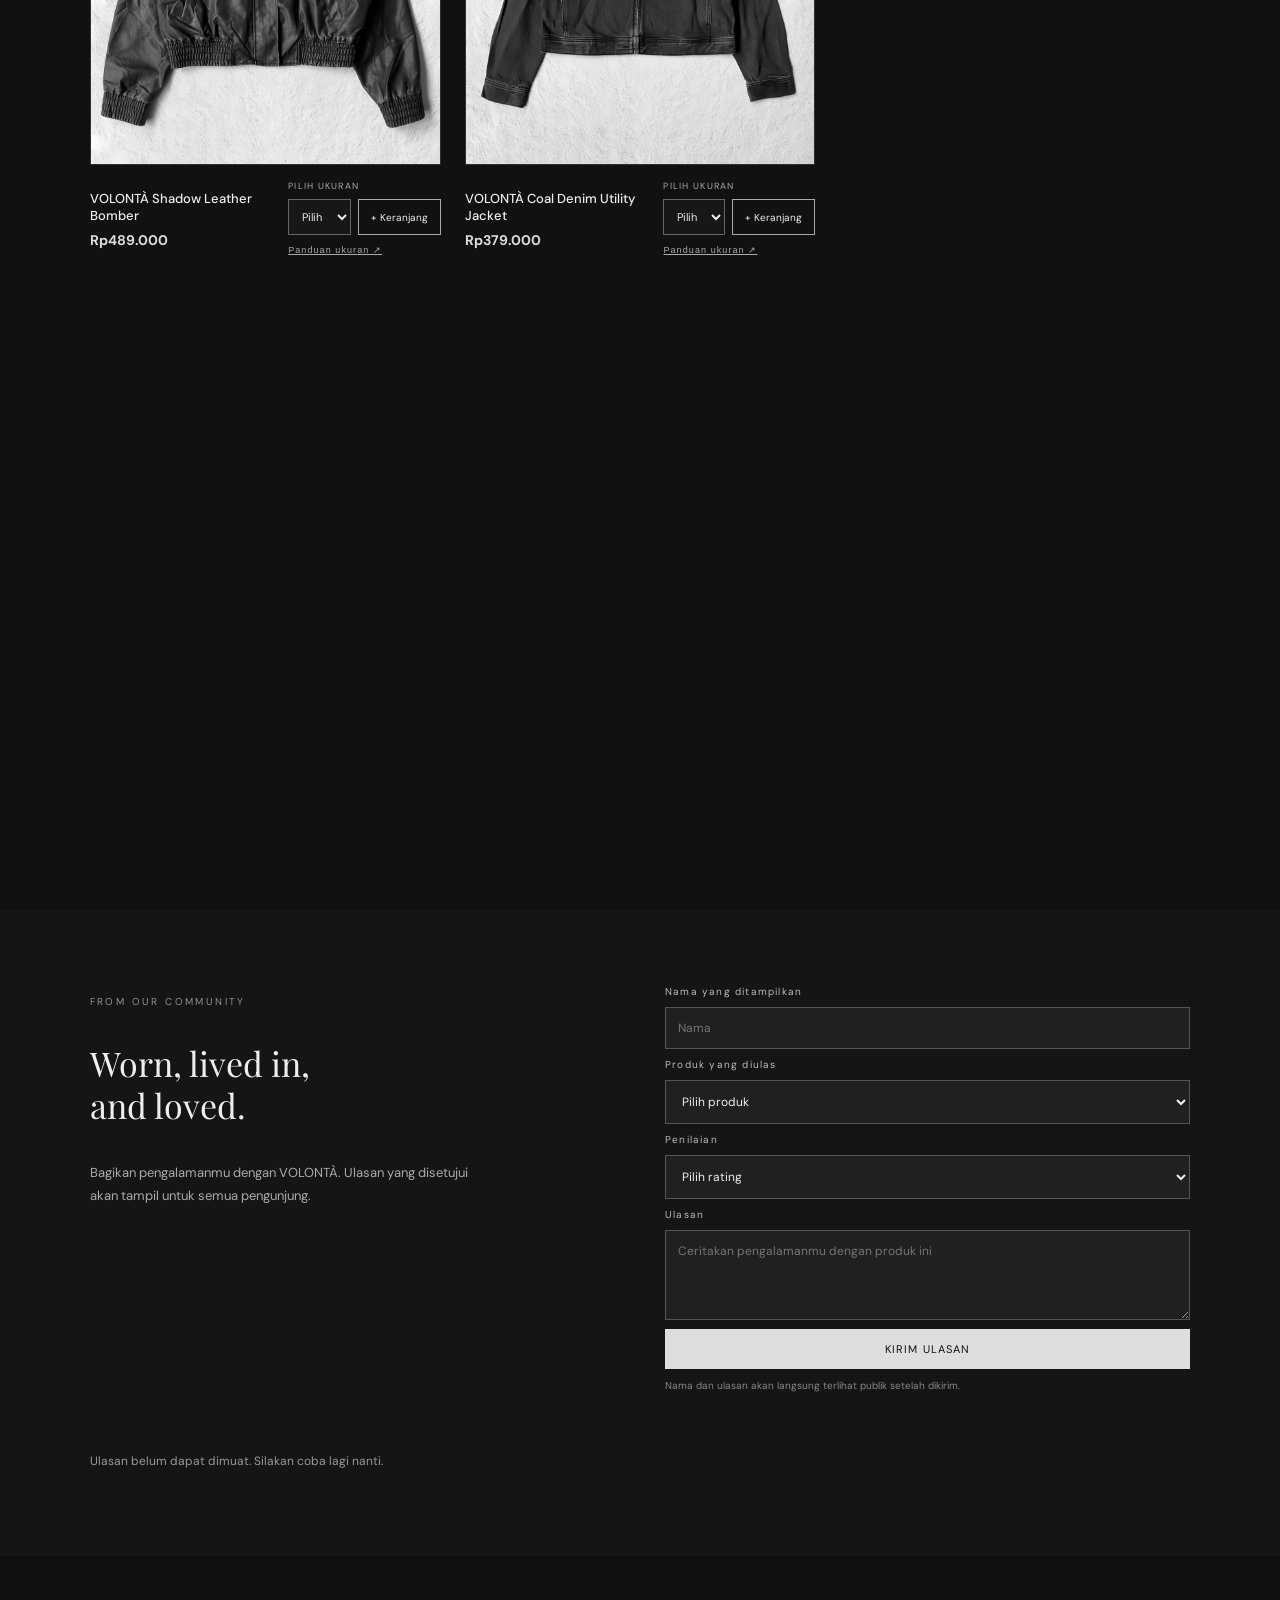
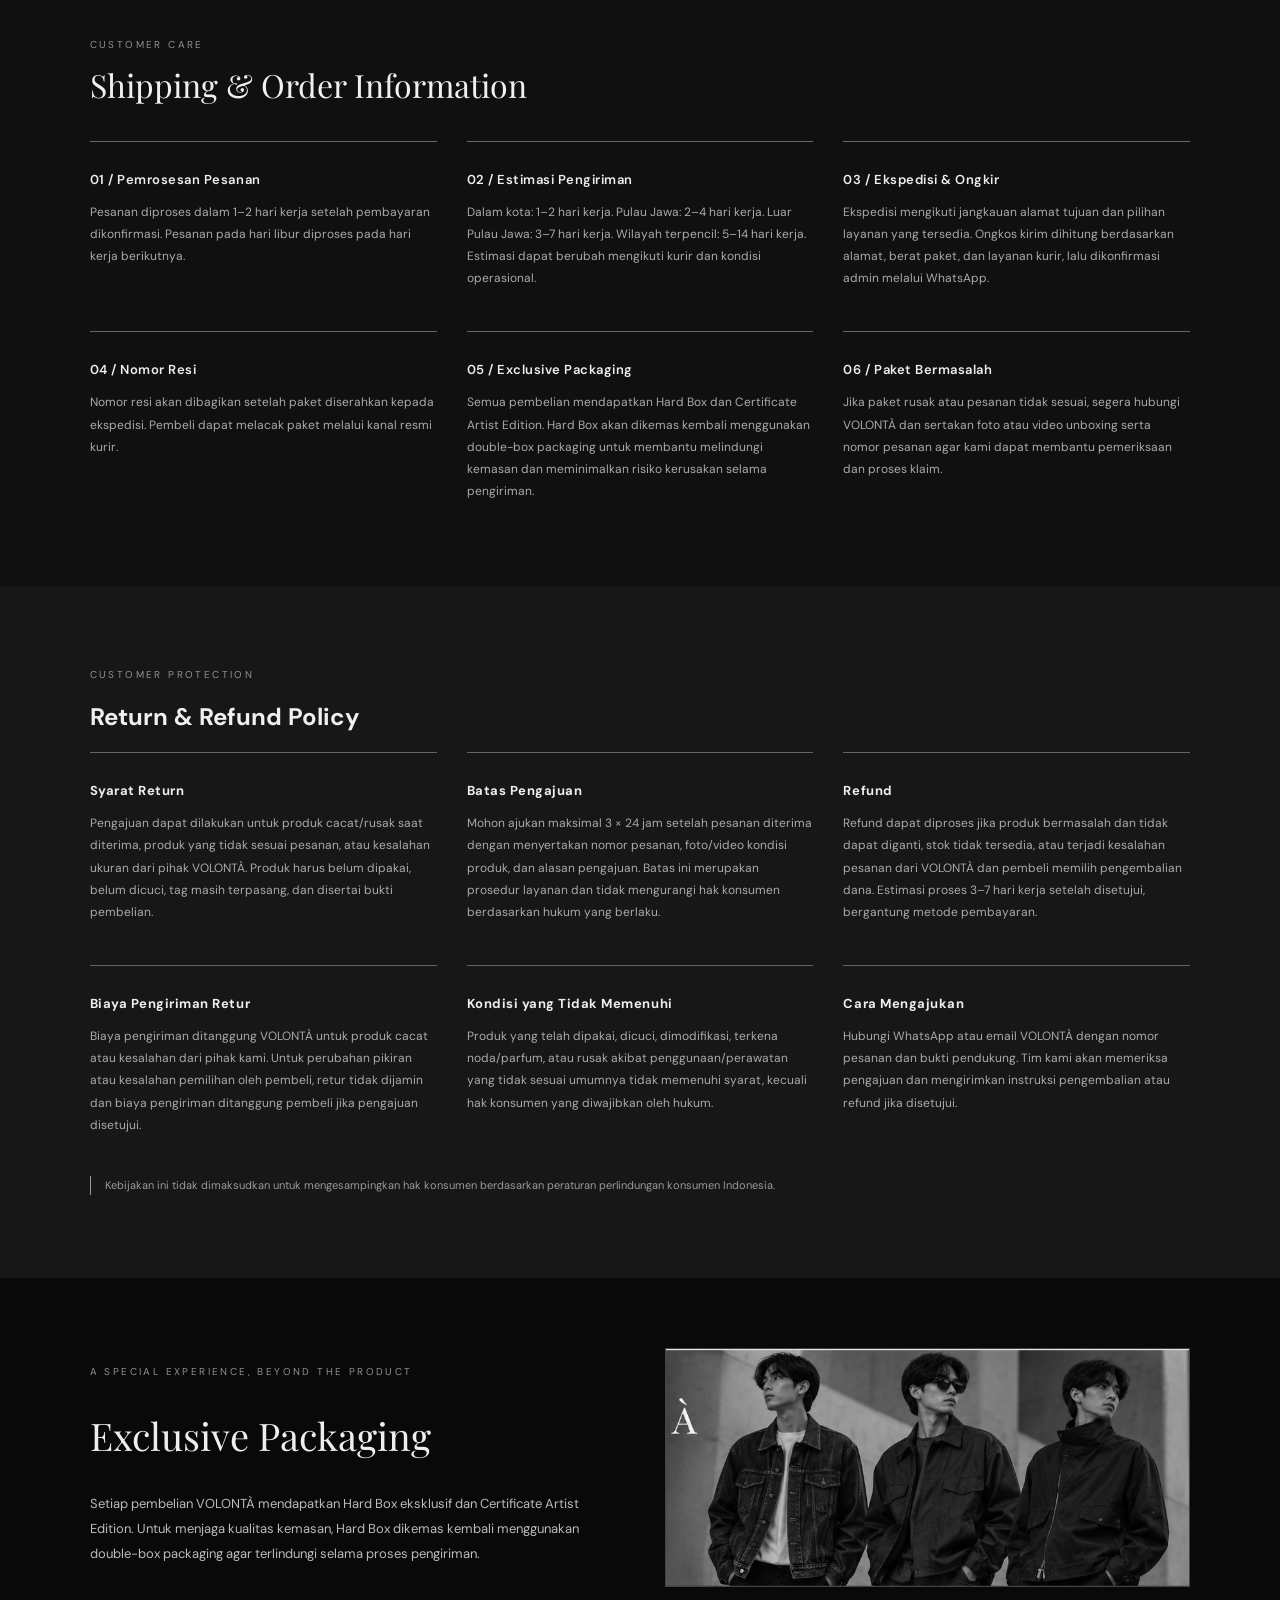
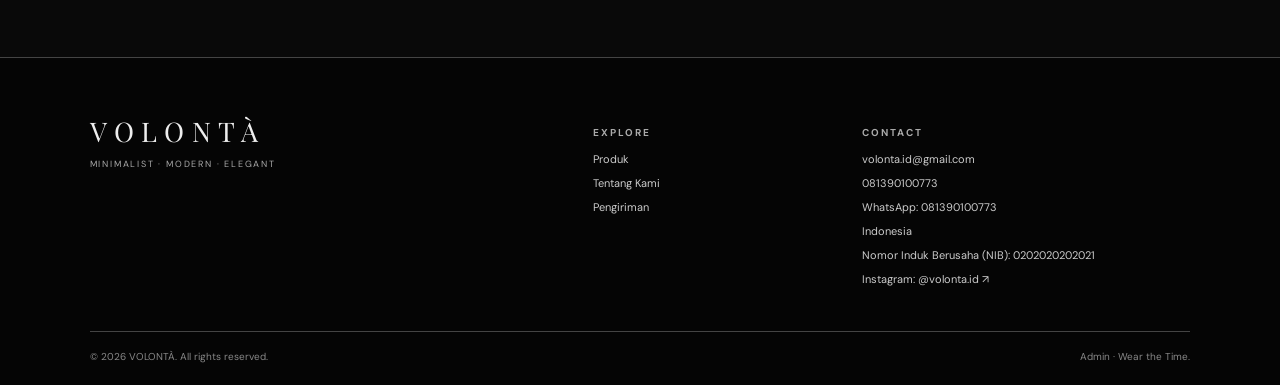
==== commit 8b13af81: "Remove duplicate text from hero background" ====
--- a/index.html
+++ b/index.html
@@ -24,7 +24,7 @@
 
   <main>
     <section class="hero" id="home">
-      <img class="hero-image" src="assets/editorial-home.png" alt="Model editorial mengenakan jaket VOLONTÀ di depan arsitektur beton">
+      <img class="hero-image" src="assets/editorial-home-clean.png" alt="Model editorial mengenakan jaket VOLONTÀ di depan arsitektur beton">
       <div class="hero-shade"></div>
       <div class="hero-copy">
         <p class="eyebrow">EST. 2025 — INDONESIA</p>
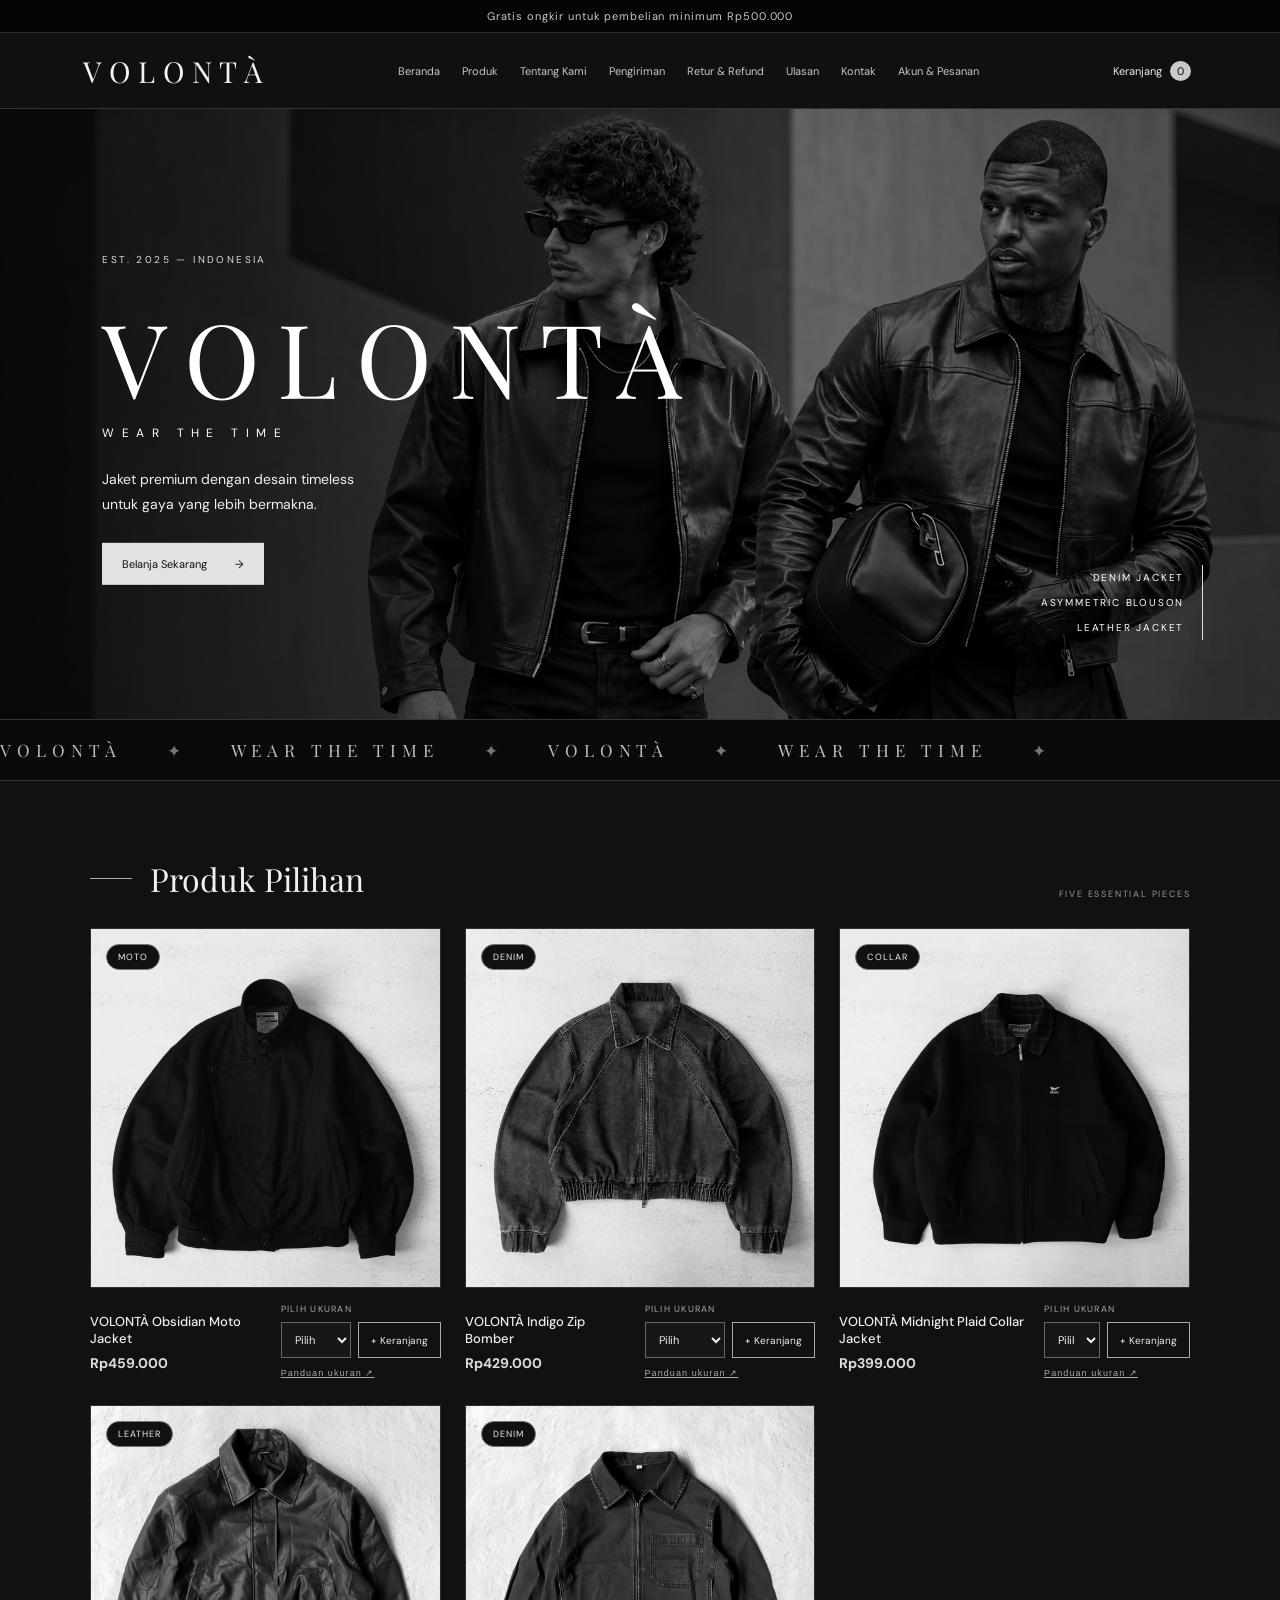
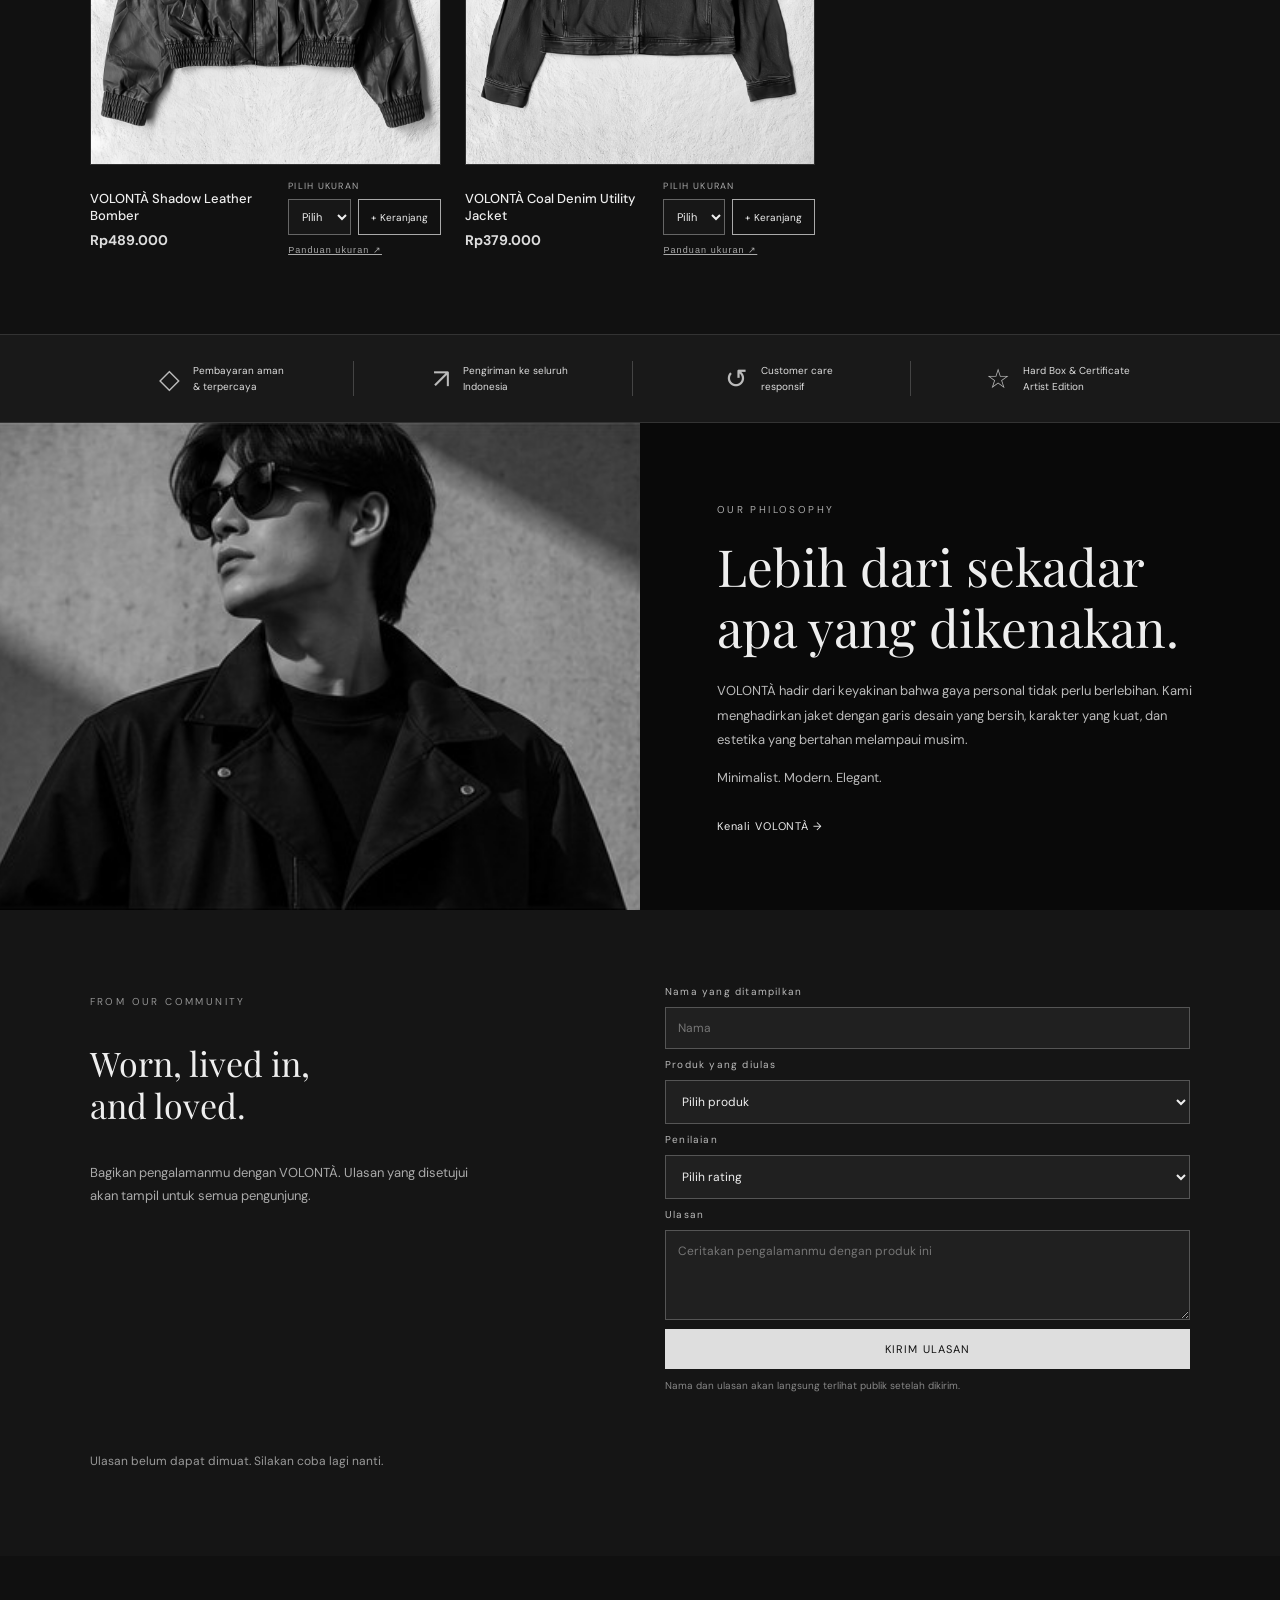
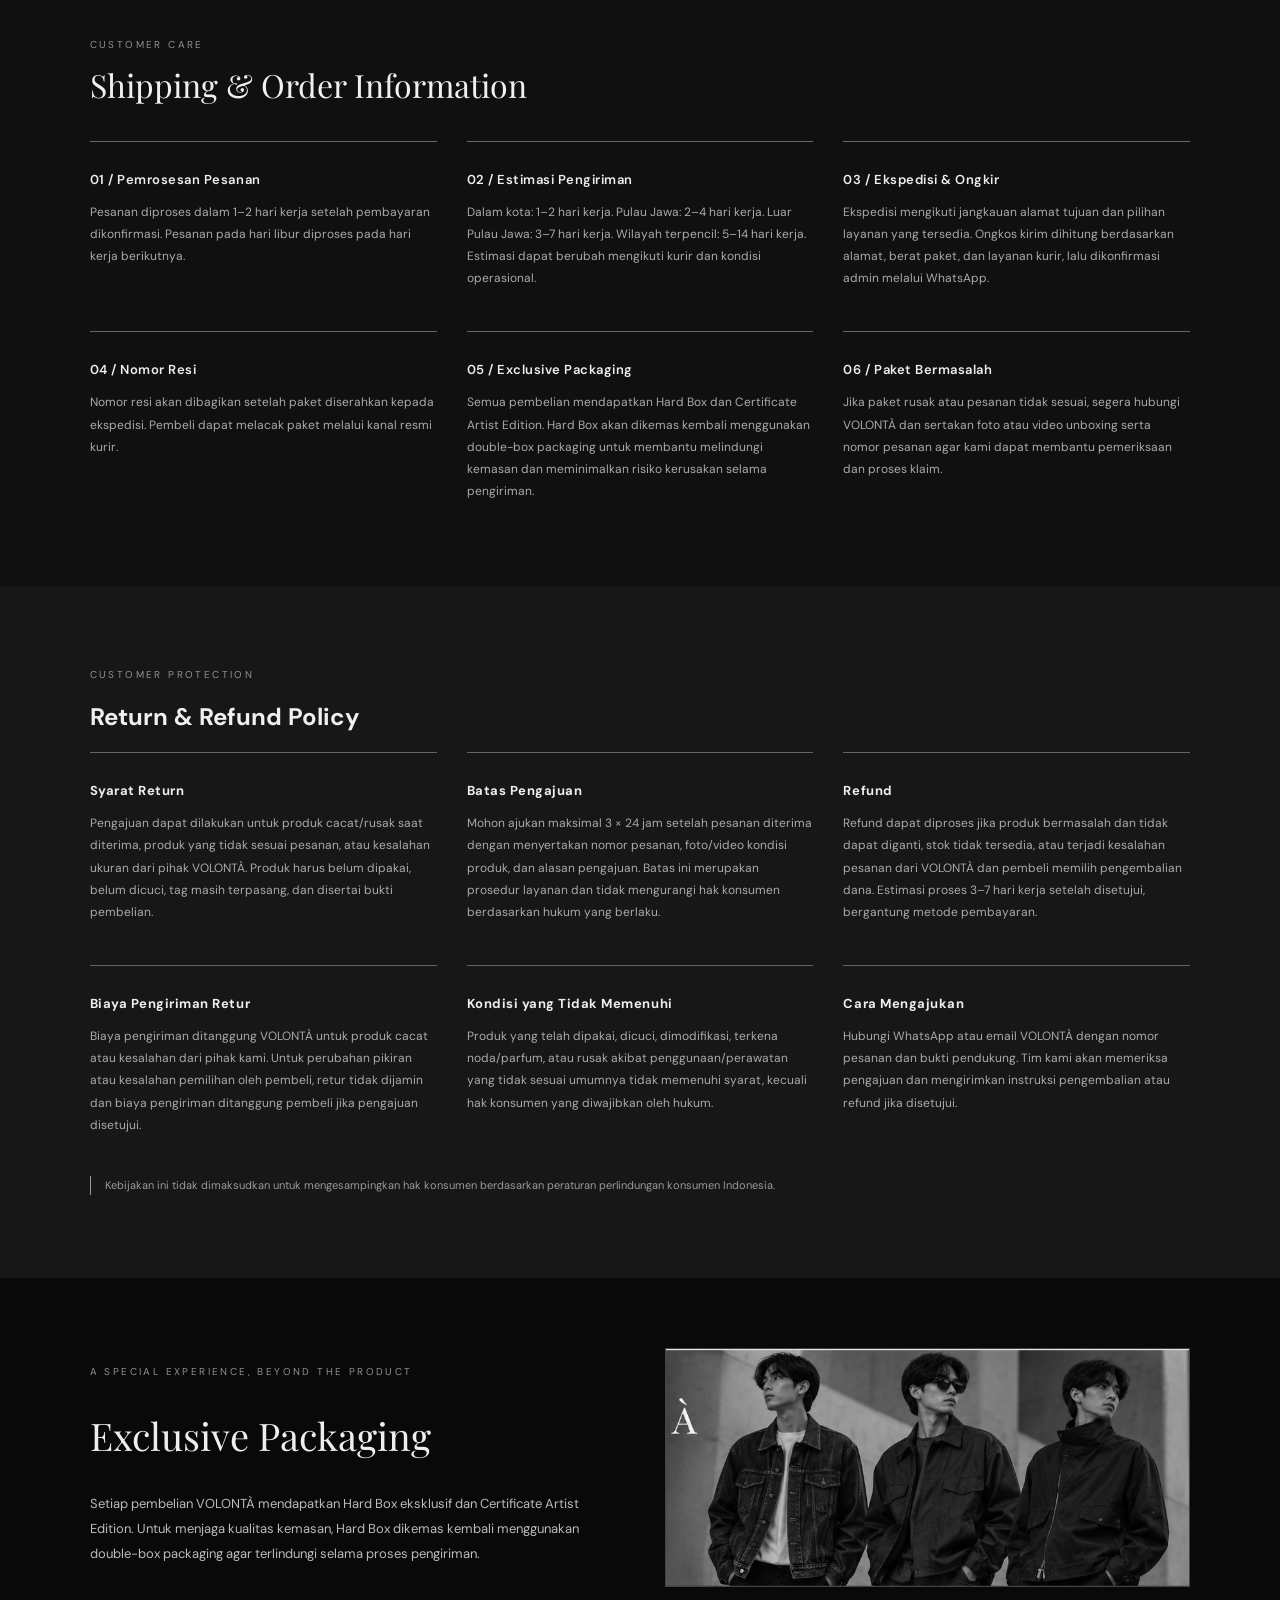
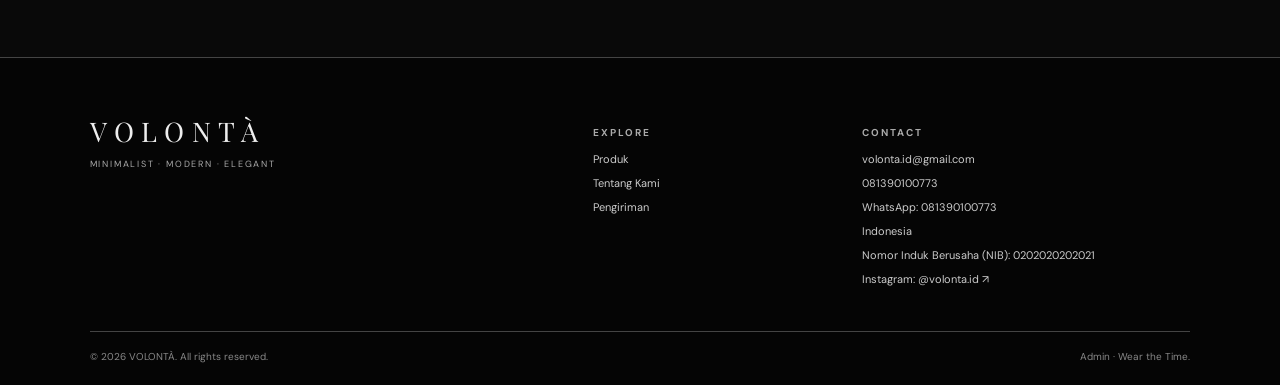
==== commit 6e33332a: "Fix mobile hero text spacing and image crop" ====
--- a/index.html
+++ b/index.html
@@ -8,7 +8,7 @@
   <link rel="preconnect" href="https://fonts.googleapis.com">
   <link rel="preconnect" href="https://fonts.gstatic.com" crossorigin>
   <link href="https://fonts.googleapis.com/css2?family=DM+Sans:wght@400;500;600;700&family=Playfair+Display:wght@400;500&display=swap" rel="stylesheet">
-  <link rel="stylesheet" href="style.css">
+  <link rel="stylesheet" href="style.css?v=mobile-hero-20261108">
 </head>
 <body>
   <div class="announcement">Gratis ongkir untuk pembelian minimum Rp500.000</div>
@@ -30,7 +30,7 @@
         <p class="eyebrow">EST. 2025 — INDONESIA</p>
         <h1>VOLONTÀ</h1>
         <p class="tagline">WEAR THE TIME</p>
-        <p class="hero-description">Jaket premium dengan desain timeless<br>untuk gaya yang lebih bermakna.</p>
+        <p class="hero-description">Jaket premium dengan desain timeless<br> untuk gaya yang lebih bermakna.</p>
         <a class="light-button" href="#products">Belanja Sekarang <span>→</span></a>
       </div>
       <div class="hero-side">DENIM JACKET<br>ASYMMETRIC BLOUSON<br>LEATHER JACKET</div>
--- a/style.css
+++ b/style.css
@@ -30,3 +30,5 @@
 .review-status{margin:3px 0 0;font-size:11px;line-height:1.6;color:#aaa}.review-status.error{color:#e69a9a}.review-status.success{color:#b7d9bc}.review-form button:disabled{opacity:.6;cursor:wait}.reviews-empty{grid-column:1/-1}
 .checkout-message{margin:9px 0 0;padding:10px 12px;border:1px solid #a95b50;background:#2a1715;color:#f0b8b0;font-size:11px;line-height:1.6}.checkout-message[hidden]{display:none}
 :focus-visible{outline:2px solid #e0e0e0;outline-offset:3px}.main-nav a:focus-visible,.text-link:focus-visible,footer a:focus-visible{outline-color:#999}.guide-modal{cursor:pointer}.guide-card{cursor:auto}
+@media(max-width:680px){.hero{height:clamp(440px,115vw,520px);min-height:0}.hero-copy{left:6%;right:6%;top:48%;transform:translateY(-40%)}.hero-copy>*{max-width:100%}.hero h1{font-size:clamp(36px,11vw,53px);letter-spacing:.08em;white-space:nowrap}.hero .tagline{font-size:clamp(10px,3vw,12px);letter-spacing:clamp(.24em,4vw,.45em)}.hero-description{max-width:30ch;font-size:clamp(12px,3.4vw,14px)}.hero-description br{display:none}.light-button{gap:20px}}
+@media(max-width:360px){.hero-copy{left:18px;right:18px}.hero h1{font-size:36px;letter-spacing:.04em}.hero .tagline{letter-spacing:.25em}}
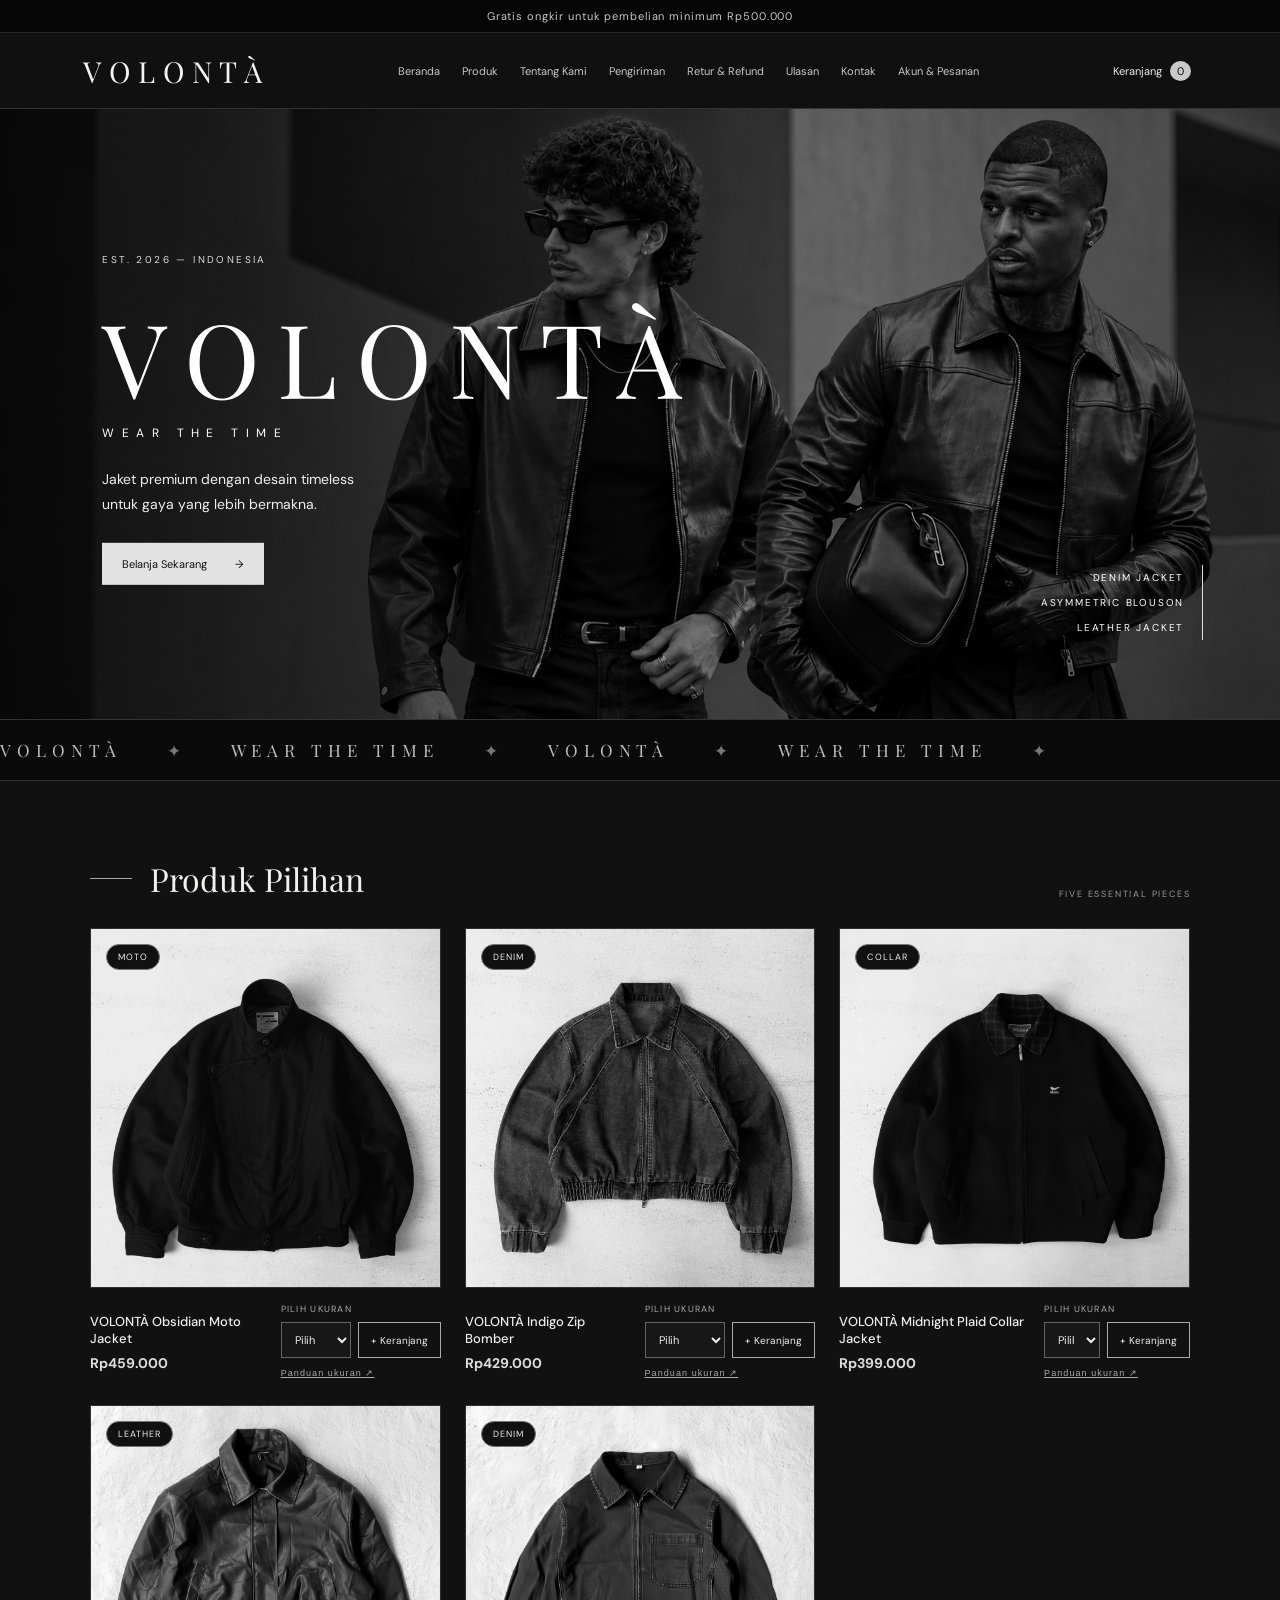
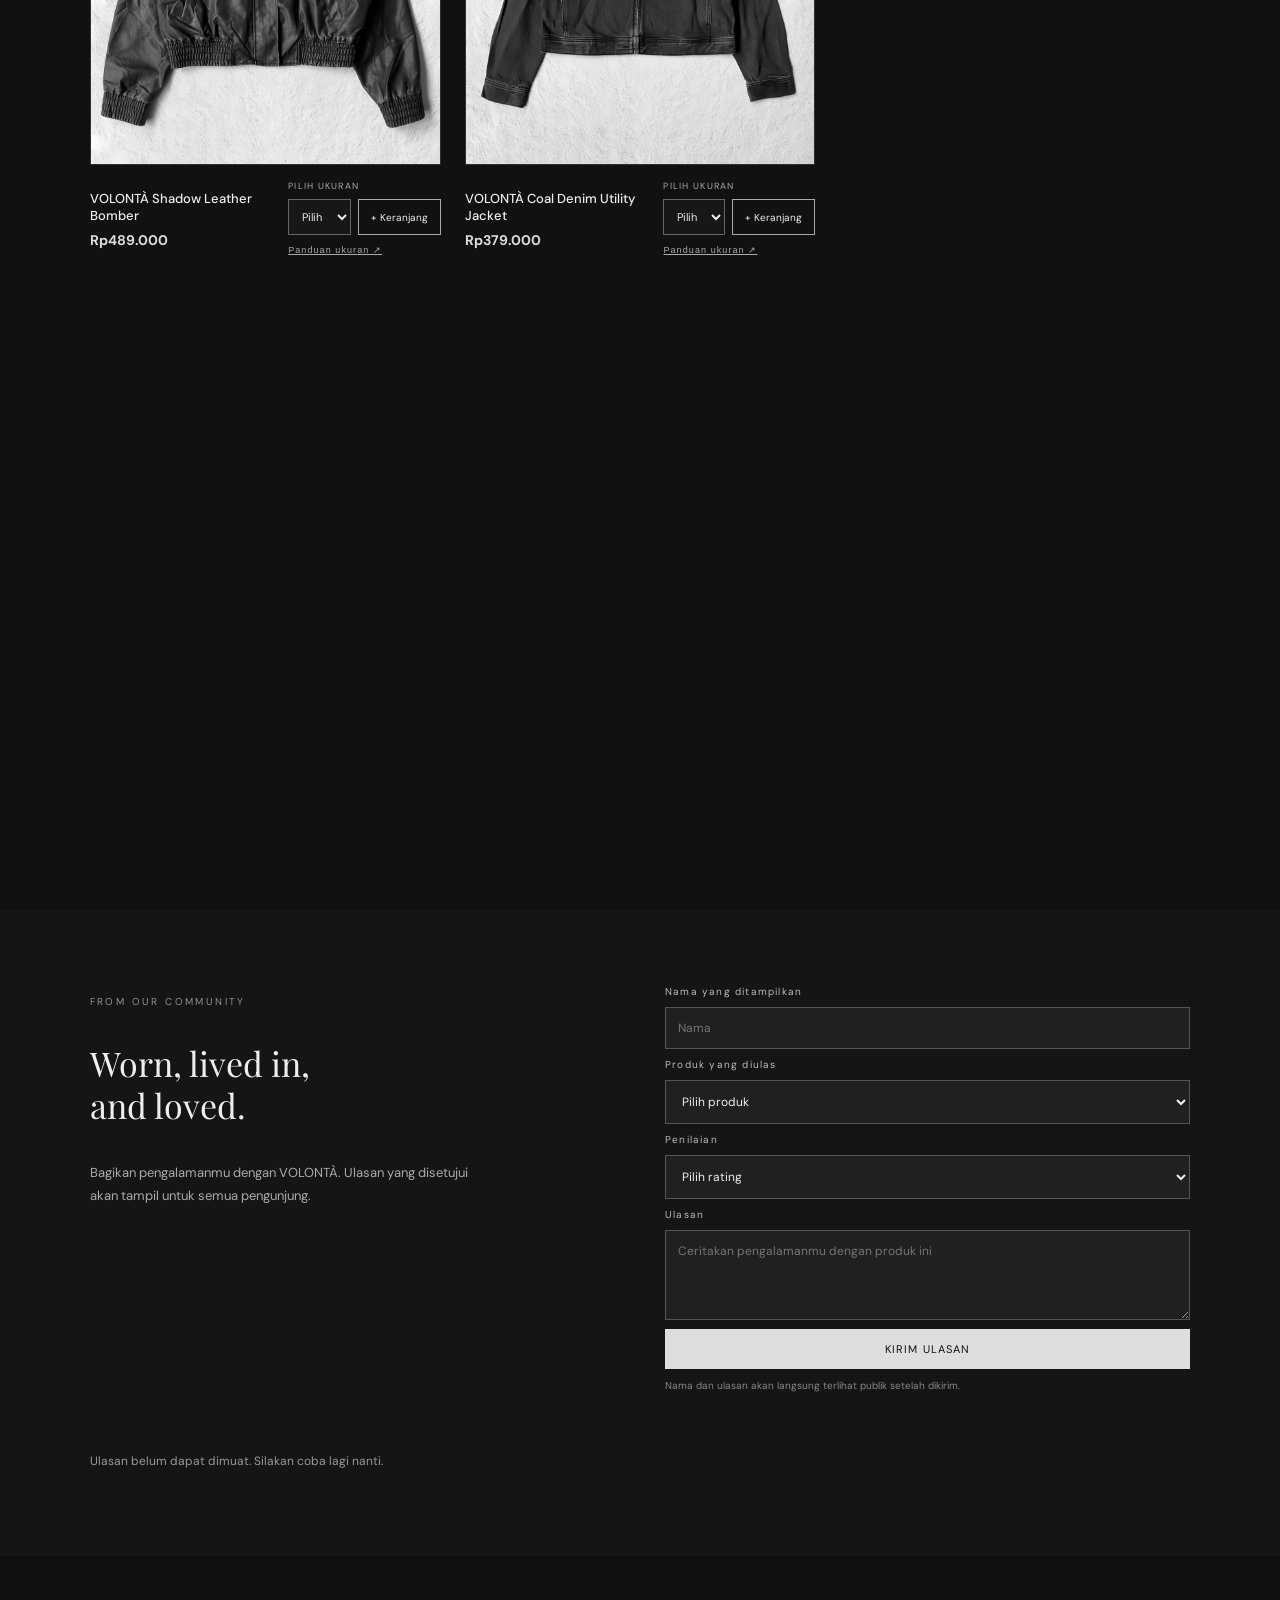
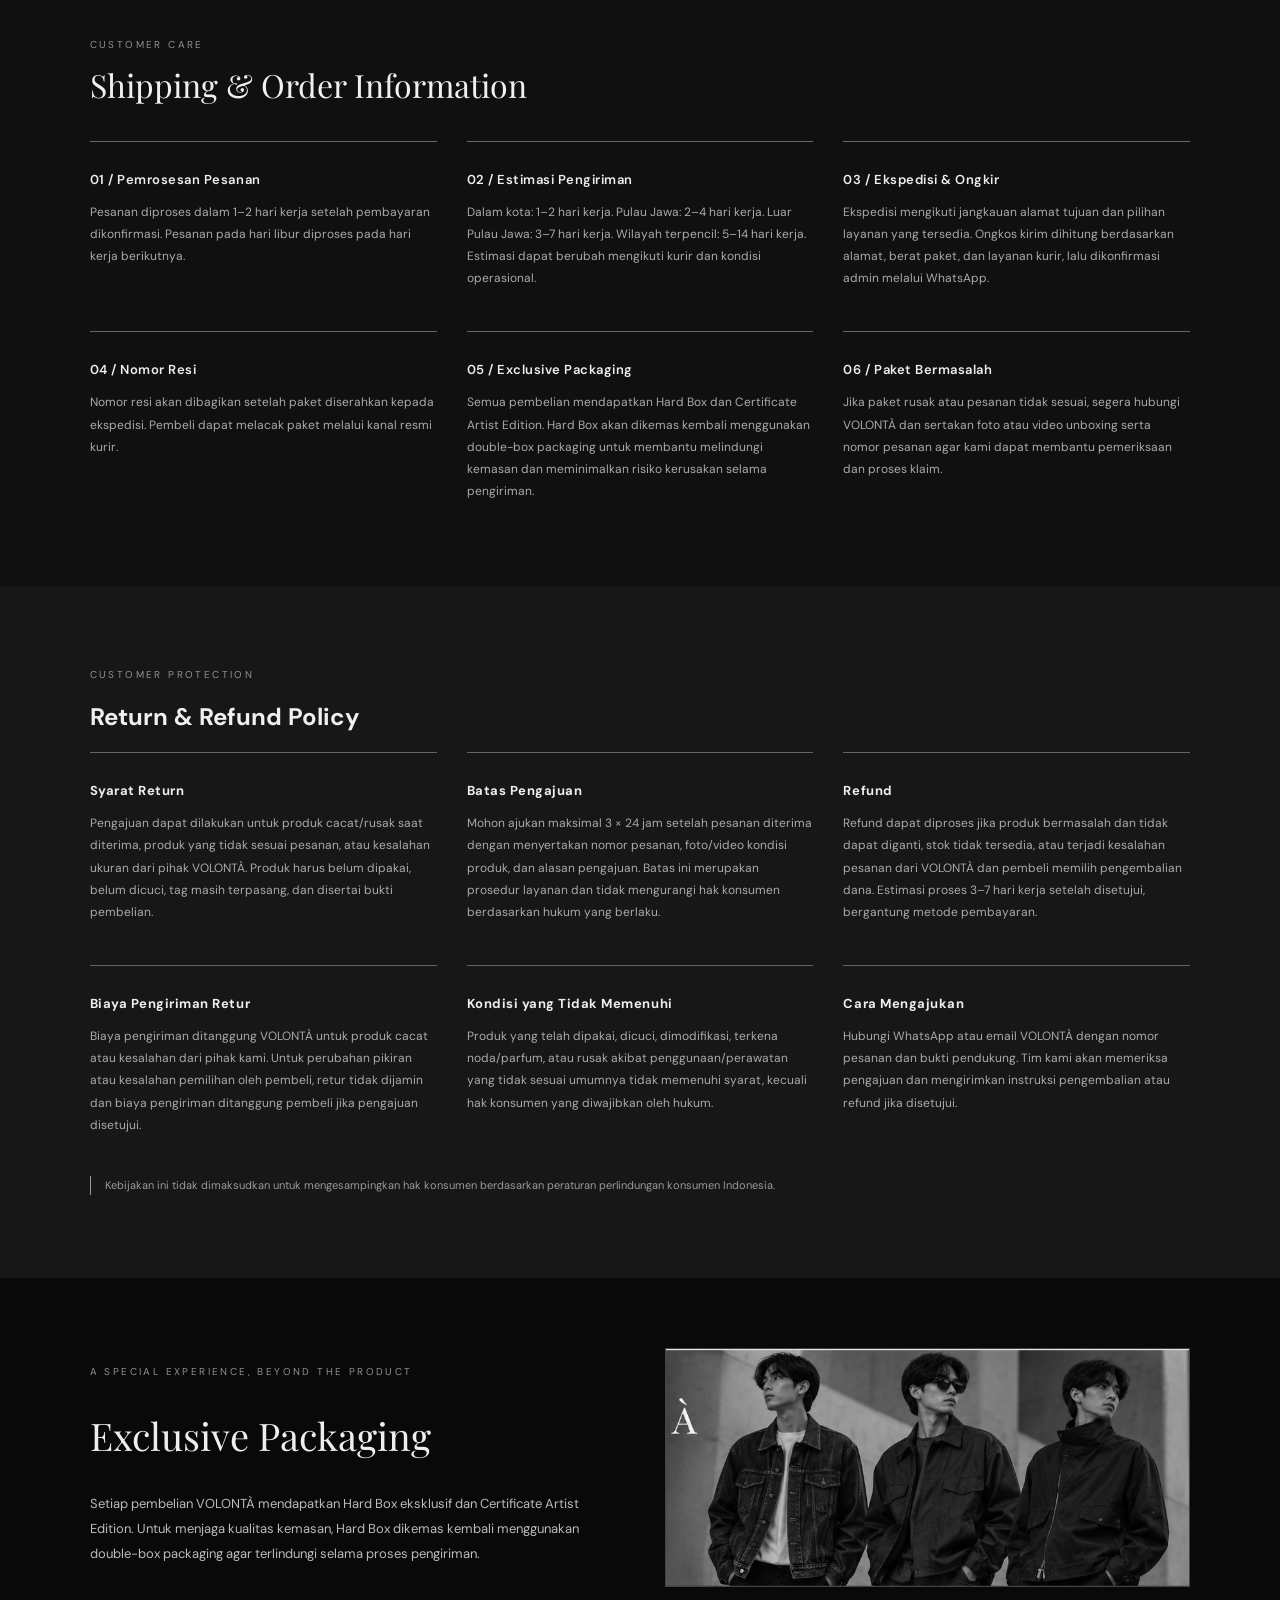
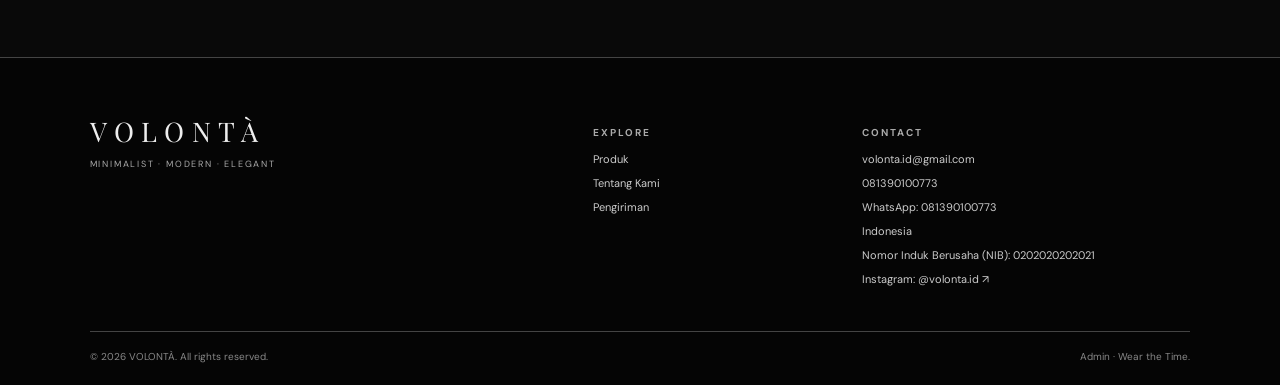
==== commit f2d2d0d3: "Update hero establishment year to 2026" ====
--- a/index.html
+++ b/index.html
@@ -27,7 +27,7 @@
       <img class="hero-image" src="assets/editorial-home-clean.png" alt="Model editorial mengenakan jaket VOLONTÀ di depan arsitektur beton">
       <div class="hero-shade"></div>
       <div class="hero-copy">
-        <p class="eyebrow">EST. 2025 — INDONESIA</p>
+        <p class="eyebrow">EST. 2026 — INDONESIA</p>
         <h1>VOLONTÀ</h1>
         <p class="tagline">WEAR THE TIME</p>
         <p class="hero-description">Jaket premium dengan desain timeless<br> untuk gaya yang lebih bermakna.</p>
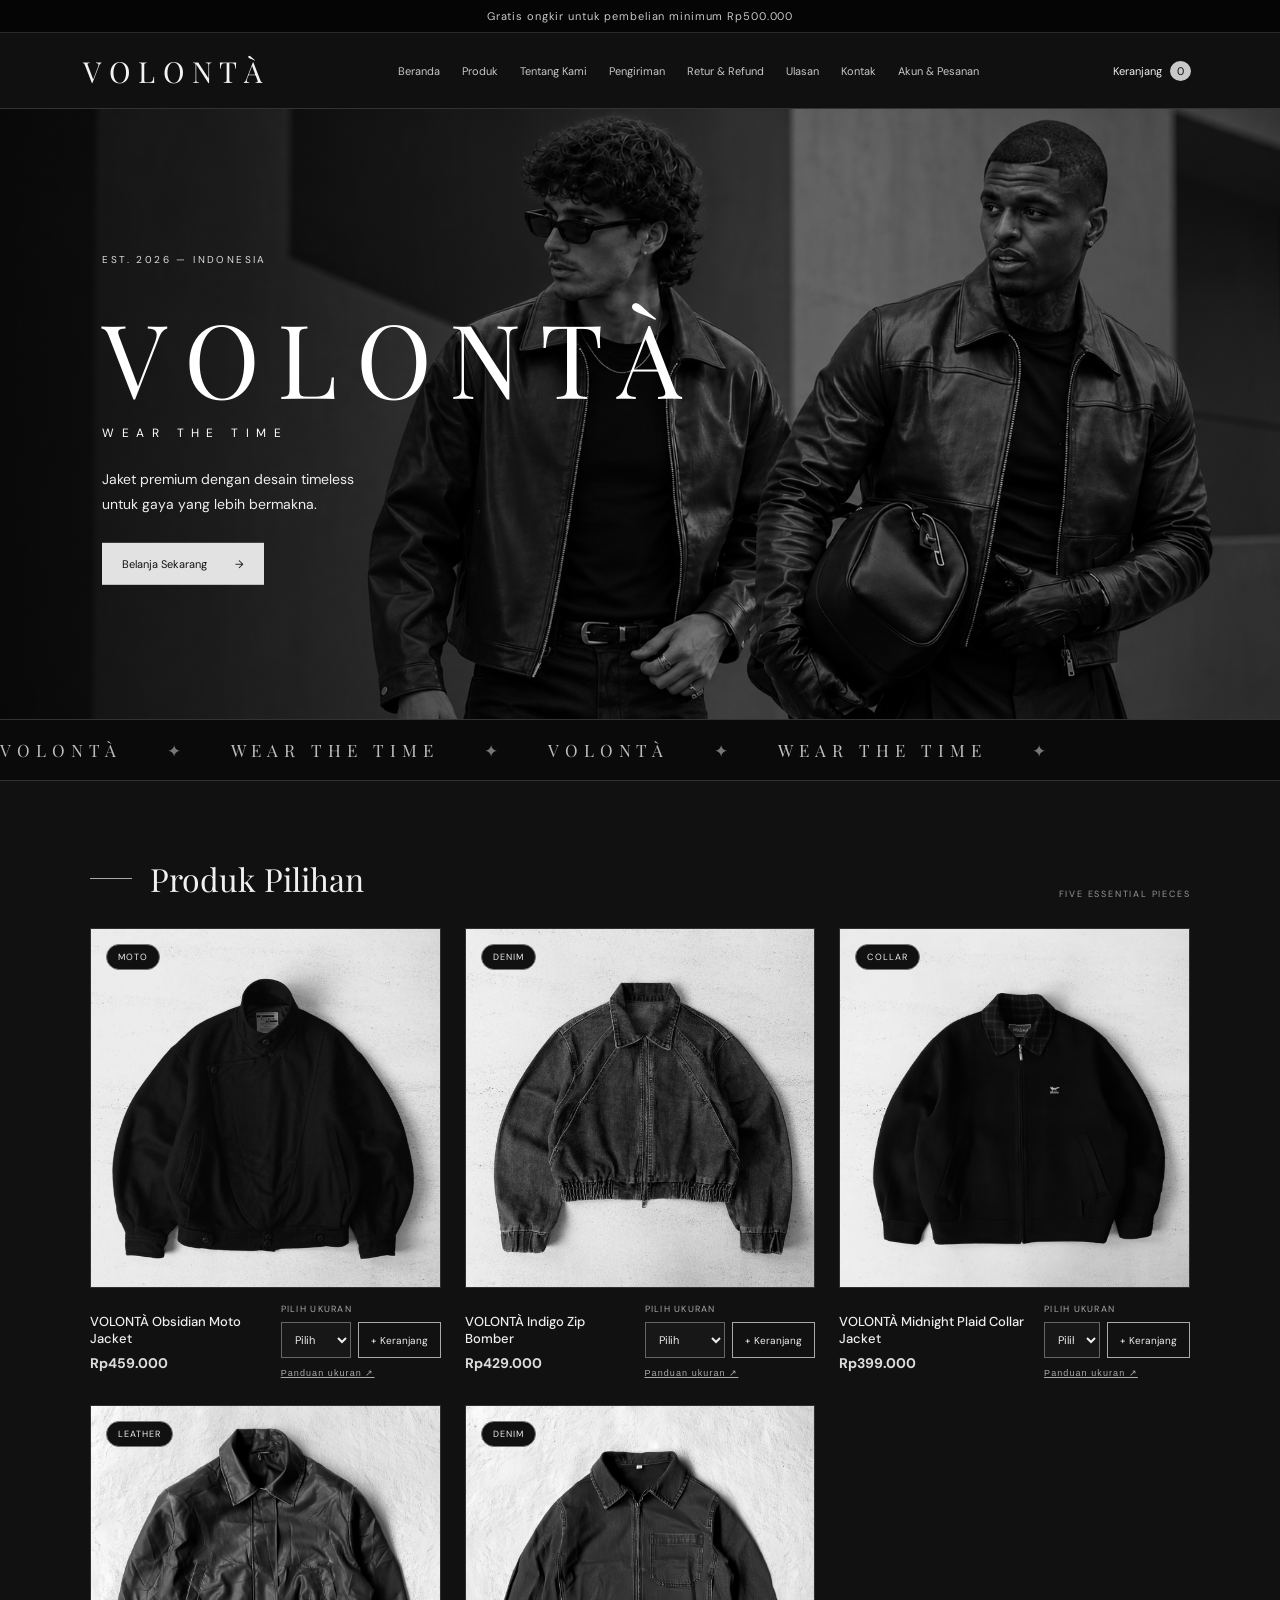
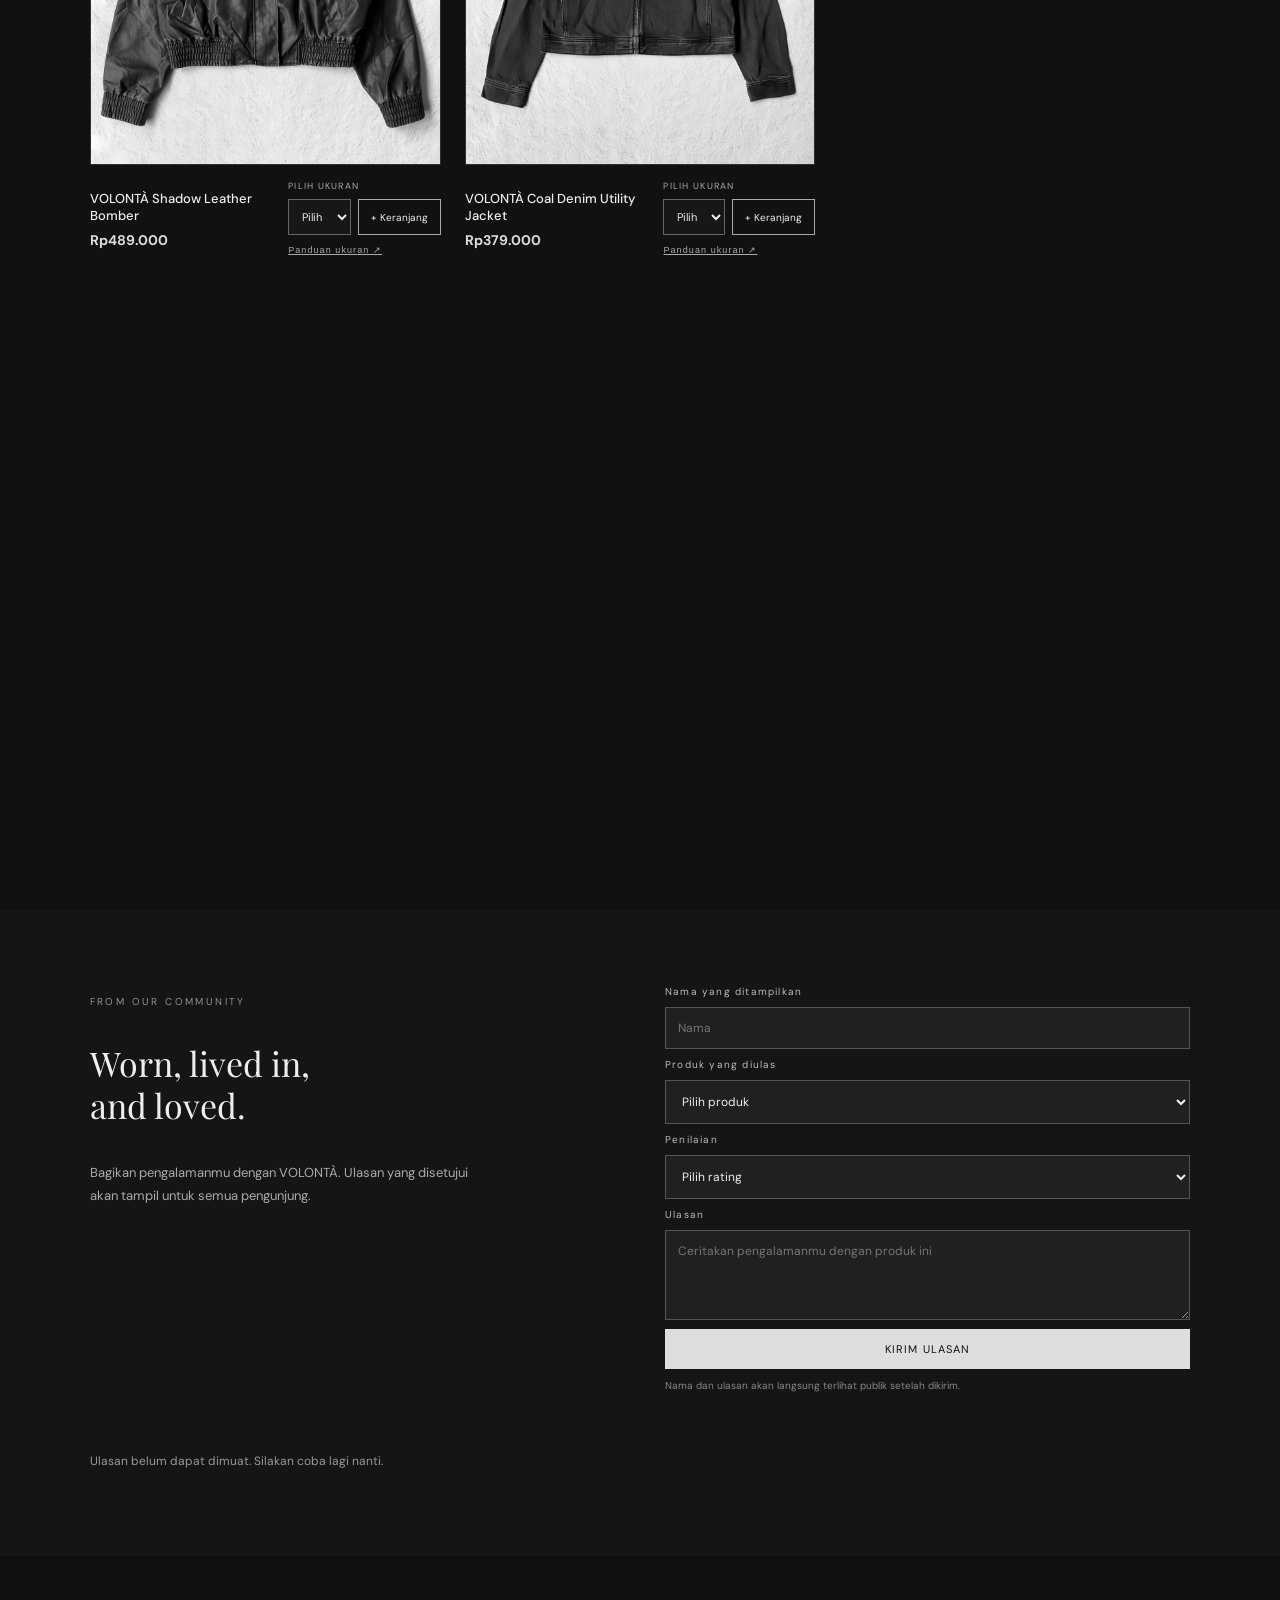
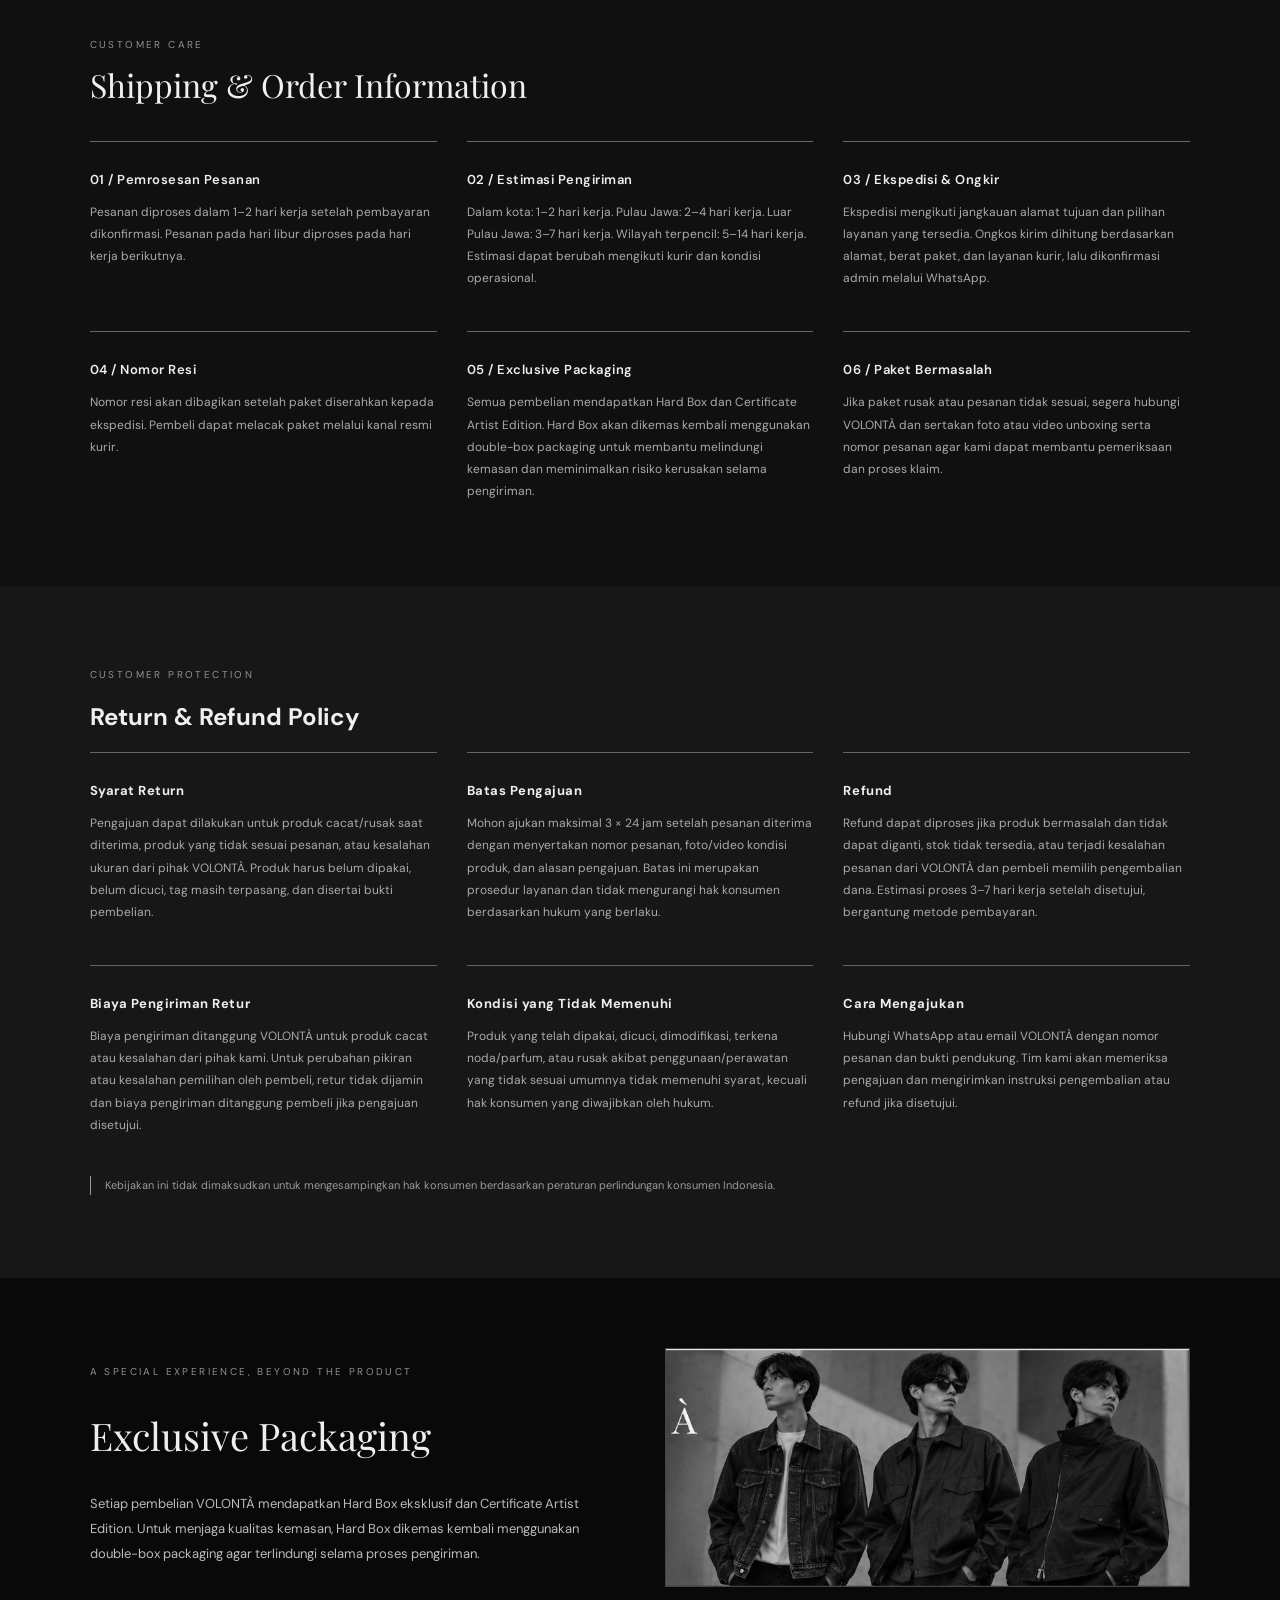
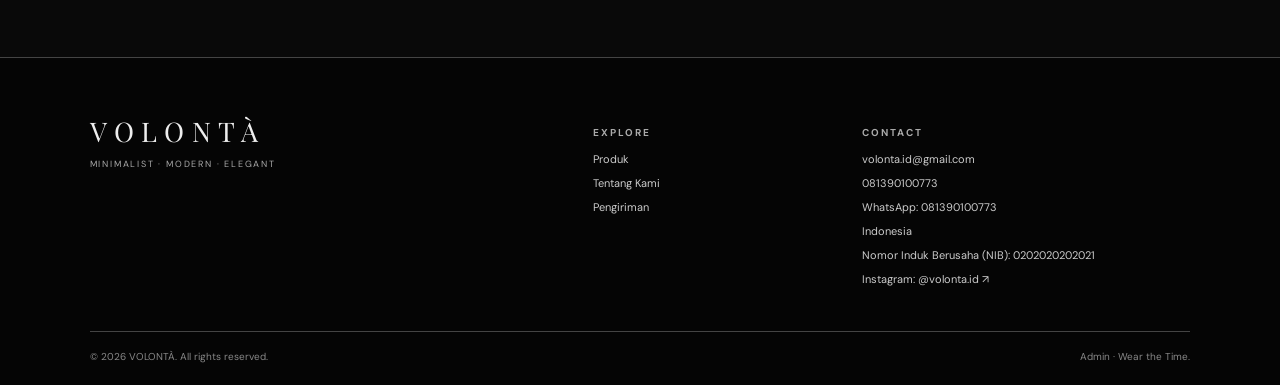
==== commit 02eb2a4e: "Show full hero image on mobile and remove side labels" ====
--- a/index.html
+++ b/index.html
@@ -8,7 +8,7 @@
   <link rel="preconnect" href="https://fonts.googleapis.com">
   <link rel="preconnect" href="https://fonts.gstatic.com" crossorigin>
   <link href="https://fonts.googleapis.com/css2?family=DM+Sans:wght@400;500;600;700&family=Playfair+Display:wght@400;500&display=swap" rel="stylesheet">
-  <link rel="stylesheet" href="style.css?v=mobile-hero-20261108">
+  <link rel="stylesheet" href="style.css?v=hero-full-mobile-20261108">
 </head>
 <body>
   <div class="announcement">Gratis ongkir untuk pembelian minimum Rp500.000</div>
@@ -24,8 +24,10 @@
 
   <main>
     <section class="hero" id="home">
-      <img class="hero-image" src="assets/editorial-home-clean.png" alt="Model editorial mengenakan jaket VOLONTÀ di depan arsitektur beton">
-      <div class="hero-shade"></div>
+      <div class="hero-visual">
+        <img class="hero-image" src="assets/editorial-home-clean.png" alt="Dua model mengenakan jaket VOLONTÀ di depan arsitektur beton">
+        <div class="hero-shade"></div>
+      </div>
       <div class="hero-copy">
         <p class="eyebrow">EST. 2026 — INDONESIA</p>
         <h1>VOLONTÀ</h1>
@@ -33,7 +35,6 @@
         <p class="hero-description">Jaket premium dengan desain timeless<br> untuk gaya yang lebih bermakna.</p>
         <a class="light-button" href="#products">Belanja Sekarang <span>→</span></a>
       </div>
-      <div class="hero-side">DENIM JACKET<br>ASYMMETRIC BLOUSON<br>LEATHER JACKET</div>
     </section>
 
     <div class="marquee" aria-label="Wear the Time"><div>VOLONTÀ <span>✦</span> WEAR THE TIME <span>✦</span> VOLONTÀ <span>✦</span> WEAR THE TIME <span>✦</span></div></div>
--- a/style.css
+++ b/style.css
@@ -32,3 +32,6 @@
 :focus-visible{outline:2px solid #e0e0e0;outline-offset:3px}.main-nav a:focus-visible,.text-link:focus-visible,footer a:focus-visible{outline-color:#999}.guide-modal{cursor:pointer}.guide-card{cursor:auto}
 @media(max-width:680px){.hero{height:clamp(440px,115vw,520px);min-height:0}.hero-copy{left:6%;right:6%;top:48%;transform:translateY(-40%)}.hero-copy>*{max-width:100%}.hero h1{font-size:clamp(36px,11vw,53px);letter-spacing:.08em;white-space:nowrap}.hero .tagline{font-size:clamp(10px,3vw,12px);letter-spacing:clamp(.24em,4vw,.45em)}.hero-description{max-width:30ch;font-size:clamp(12px,3.4vw,14px)}.hero-description br{display:none}.light-button{gap:20px}}
 @media(max-width:360px){.hero-copy{left:18px;right:18px}.hero h1{font-size:36px;letter-spacing:.04em}.hero .tagline{letter-spacing:.25em}}
+.hero-visual{position:absolute;inset:0}.hero-visual .hero-image{position:absolute;inset:0;width:100%;height:100%;object-fit:cover}.hero-visual .hero-shade{position:absolute;inset:0}
+@media(max-width:680px){.hero{height:auto;min-height:0;display:flex;flex-direction:column}.hero-visual{position:relative;inset:auto;width:100%;height:auto;flex:none}.hero-visual .hero-image{position:relative;inset:auto;width:100%;height:auto;display:block;object-fit:contain;object-position:center;animation:none}.hero-visual .hero-shade{background:linear-gradient(180deg,rgba(0,0,0,.02),rgba(0,0,0,.16))}.hero-copy{position:relative;inset:auto;top:auto;left:auto;right:auto;transform:none;width:100%;padding:26px 6% 34px;background:#090909}.hero-copy>*{max-width:100%;animation:none}.hero h1{font-size:clamp(36px,11vw,53px);letter-spacing:.08em}.hero .tagline{letter-spacing:clamp(.24em,4vw,.45em)}.hero-description{max-width:34ch}.hero-side{display:none}}
+@media(max-width:360px){.hero-copy{padding-left:18px;padding-right:18px}.hero h1{font-size:36px;letter-spacing:.04em}}
